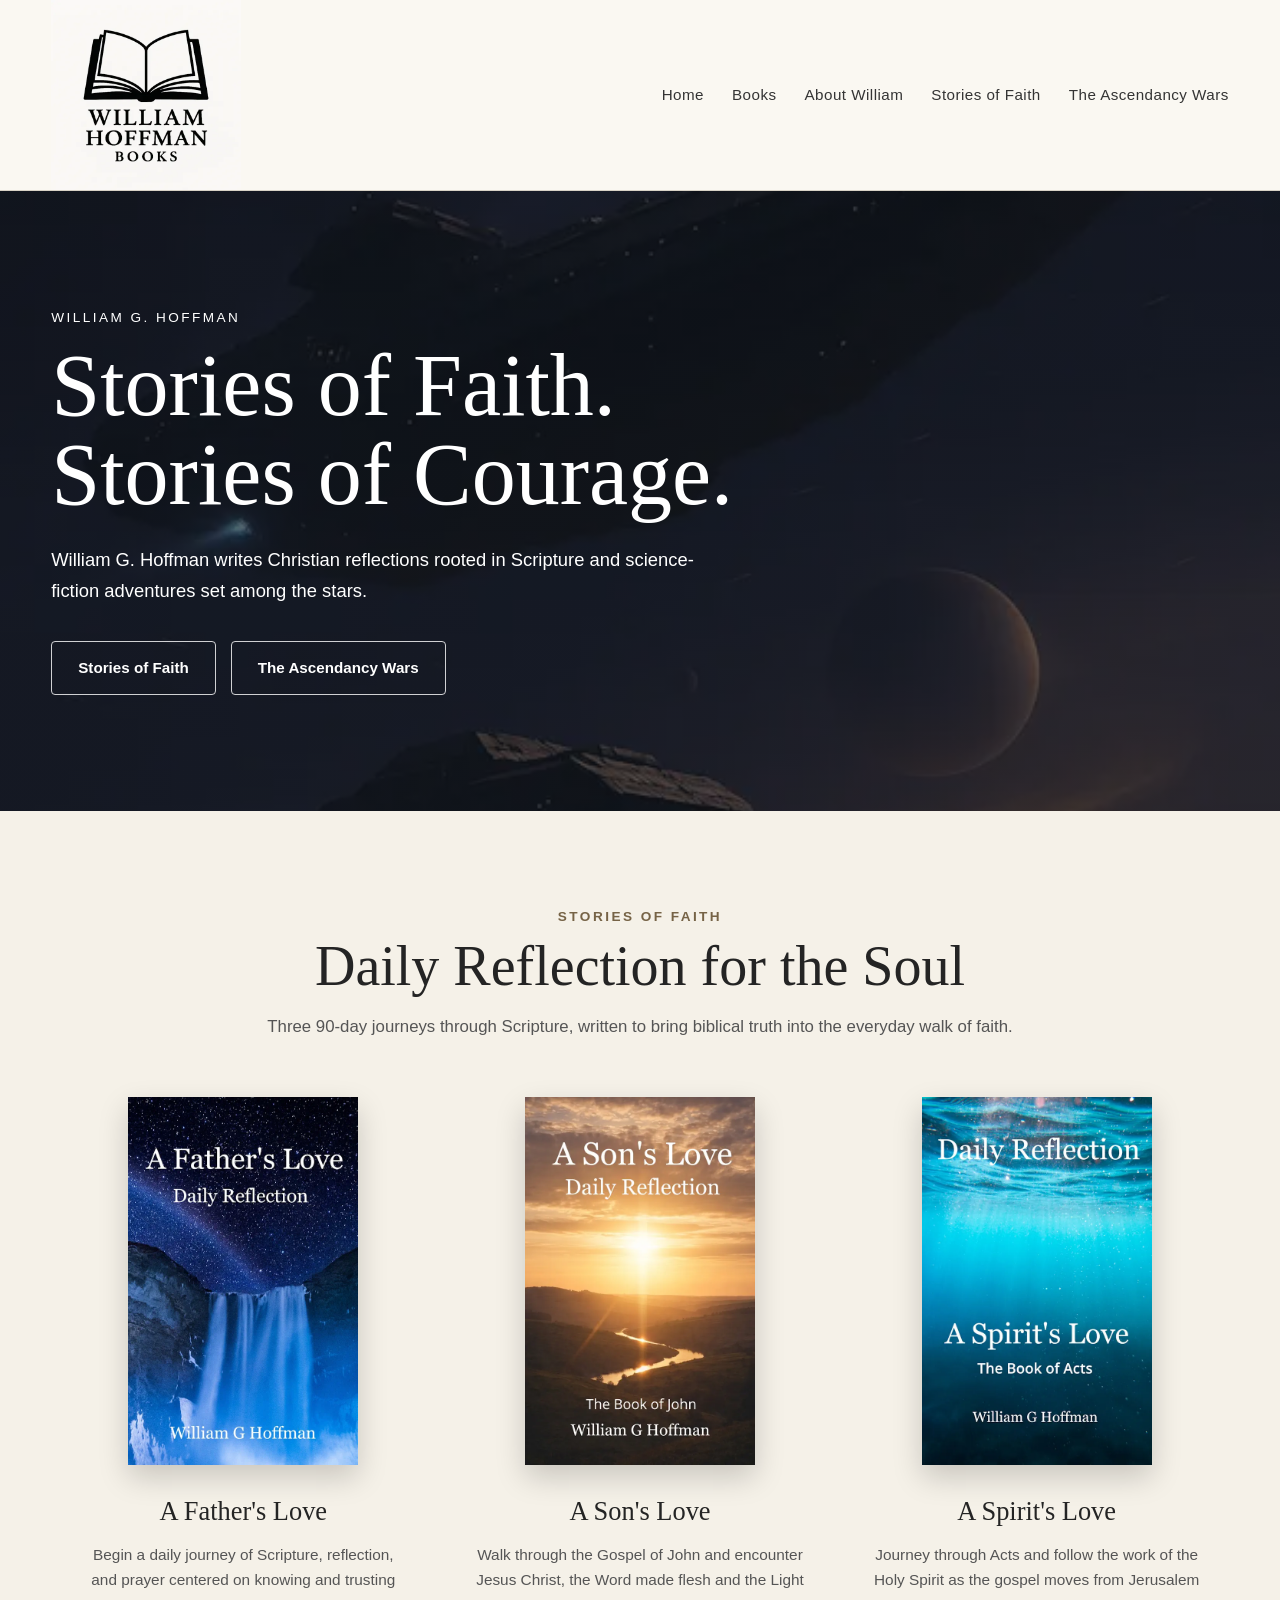
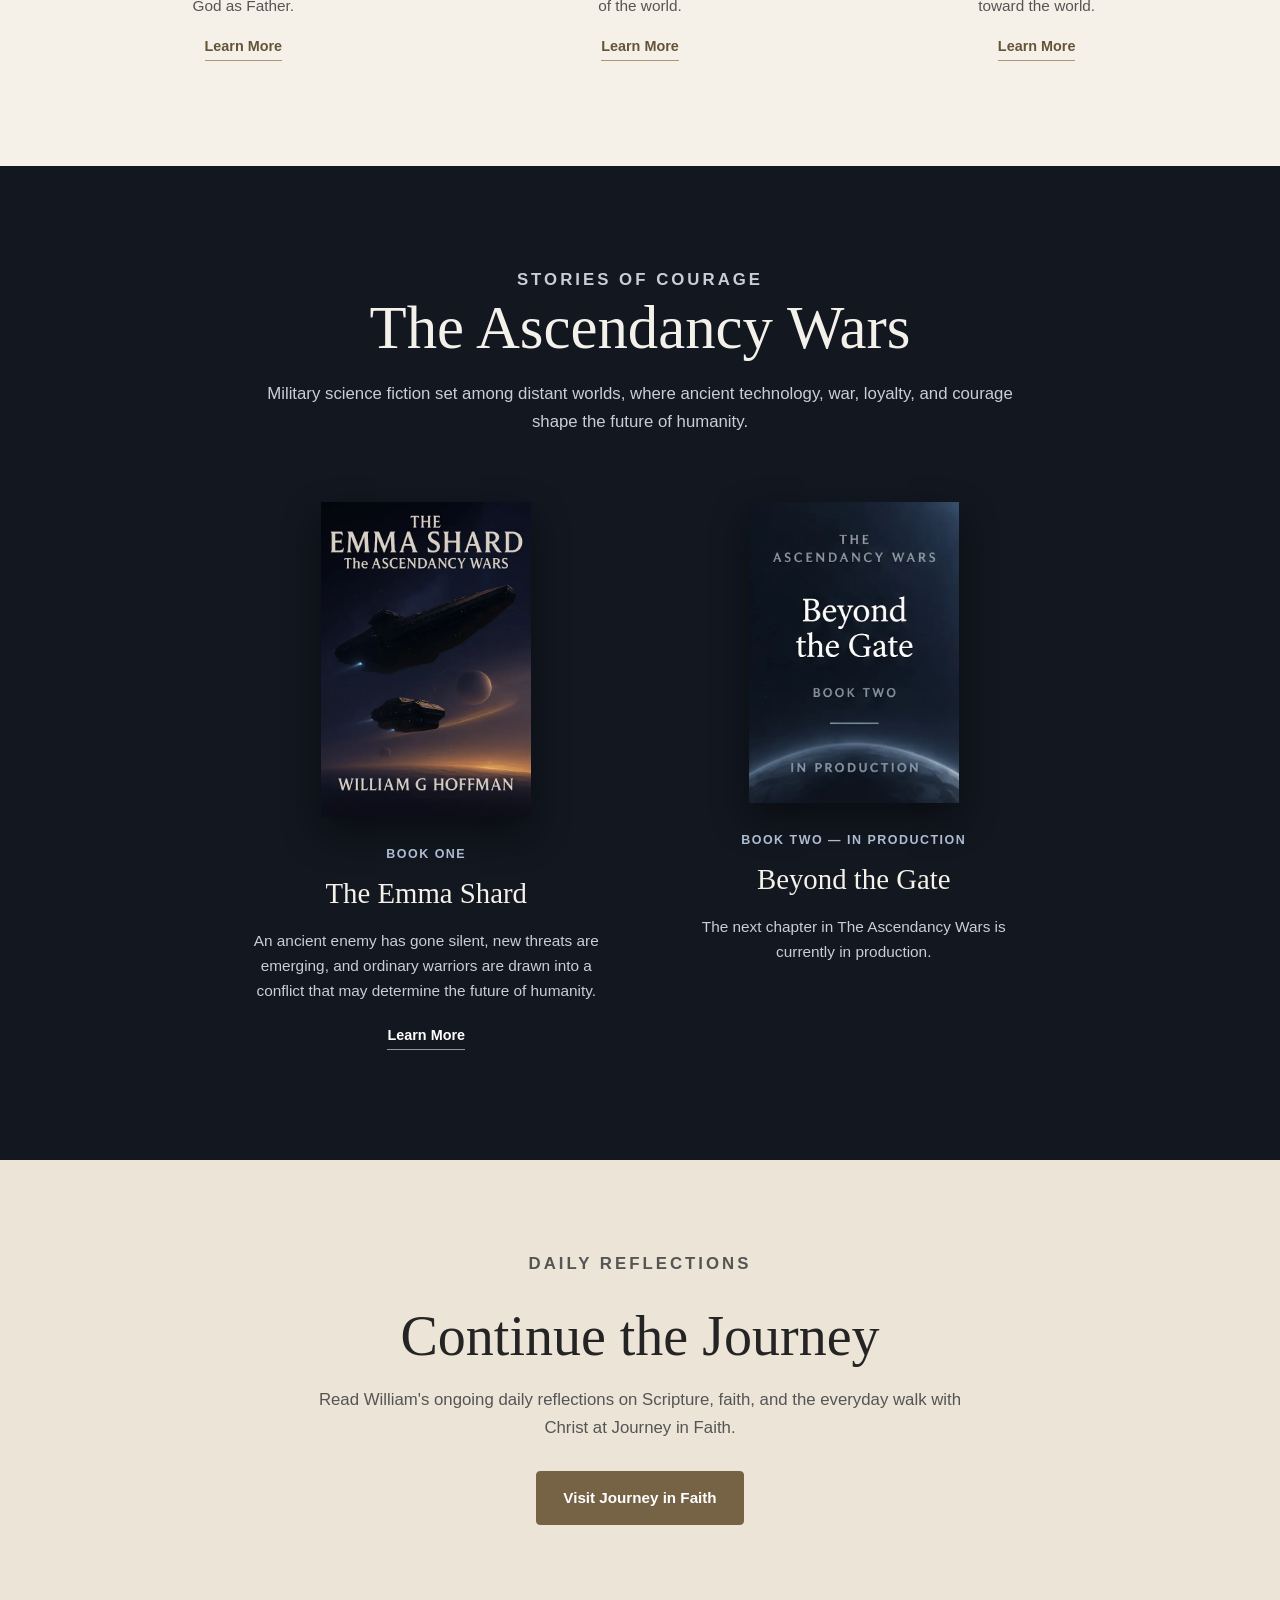
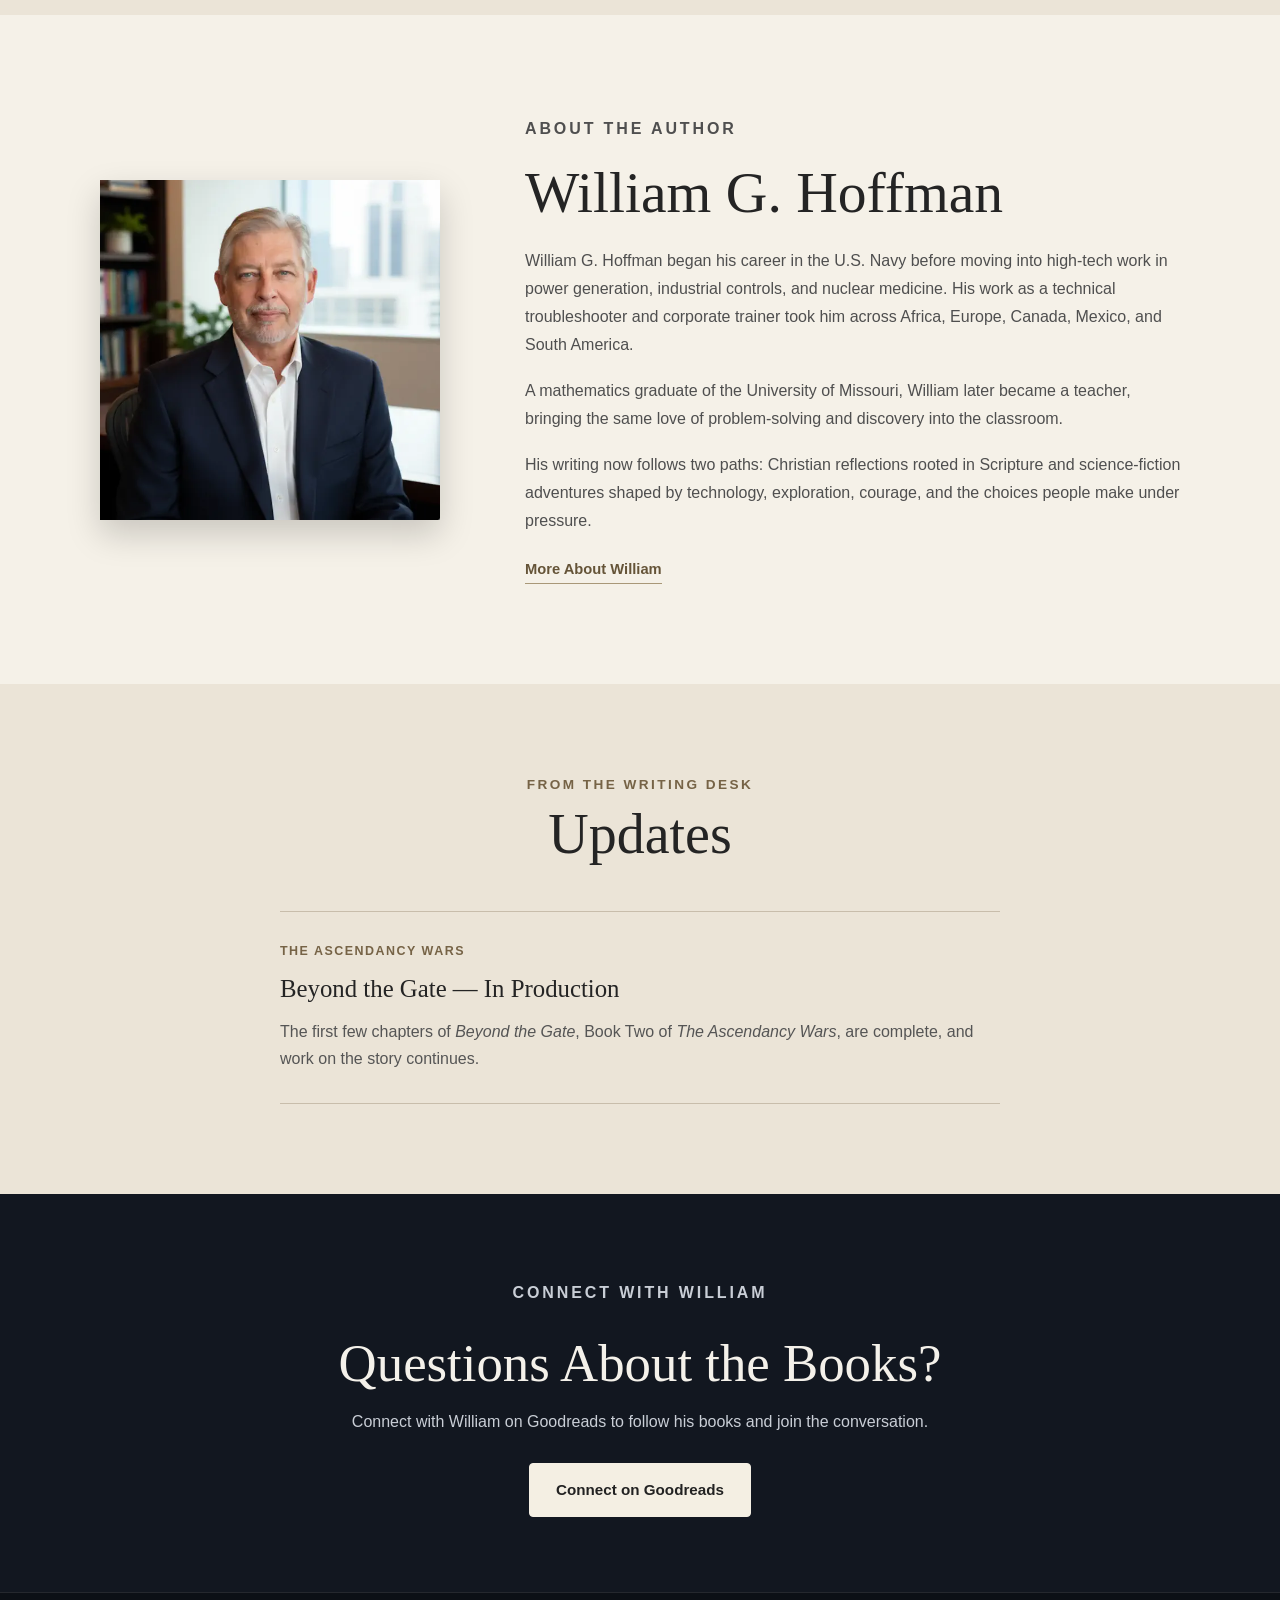
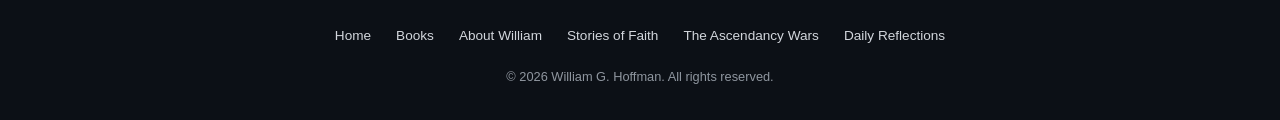
==== index.html @ d495cd59 "Initial Folder and File Upload Upload folder and files William Hoffman Books." ====
<!doctype html>
<html lang="en">
  <head>
    <meta charset="UTF-8" />
    <meta name="viewport" content="width=device-width, initial-scale=1.0" />

    <title>William Hoffman Books</title>

    <link
      rel="icon"
      type="image/png"
      href="images/logo/hoffman-books-icon.png"
    />

    <link rel="stylesheet" href="css/styles.css" />
  </head>

  <body>
    <header class="site-header">
      <div class="header-inner">
        <a class="brand" href="index.html">
          <img
            src="images/logo/william-hoffman-books.webp"
            alt="William Hoffman Books"
            class="site-logo"
          />
        </a>

        <nav class="main-nav" aria-label="Main navigation">
          <a href="index.html">Home</a>
          <a href="books.html">Books</a>
          <a href="about.html">About William</a>
          <a href="#reflections">Stories of Faith</a>
          <a href="#ascendancy">The Ascendancy Wars</a>
        </nav>
      </div>
    </header>

    <main>
      <!-- =========================
           Hero
      ========================== -->

      <section class="hero">
        <div class="hero-content">
          <p class="hero-kicker">William G. Hoffman</p>

          <h1>
            Stories of Faith.<br />
            Stories of Courage.
          </h1>

          <p class="hero-text">
            William G. Hoffman writes Christian reflections rooted in Scripture
            and science-fiction adventures set among the stars.
          </p>

          <div class="hero-actions">
            <a href="#reflections" class="button button-primary">
              Stories of Faith
            </a>

            <a href="#ascendancy" class="button button-secondary">
              The Ascendancy Wars
            </a>
          </div>
        </div>
      </section>

      <!-- =========================
           Stories of Faith
      ========================== -->

      <section class="faith-section" id="reflections">
        <div class="section-inner">
          <div class="section-heading">
            <p class="section-kicker">Stories of Faith</p>

            <h2>Daily Reflection for the Soul</h2>

            <p class="section-intro">
              Three 90-day journeys through Scripture, written to bring biblical
              truth into the everyday walk of faith.
            </p>
          </div>

          <div class="book-grid">
            <!-- A Father's Love -->

            <article class="book-card">
              <a href="books/fathers-love.html">
                <img
                  src="images/devotionals/fathers-love.webp"
                  alt="A Father's Love by William G. Hoffman"
                  class="book-cover"
                />
              </a>

              <h3>A Father's Love</h3>

              <p>
                Begin a daily journey of Scripture, reflection, and prayer
                centered on knowing and trusting God as Father.
              </p>

              <a href="books/fathers-love.html" class="book-link">
                Learn More
              </a>
            </article>

            <!-- A Son's Love -->

            <article class="book-card">
              <a href="books/sons-love.html">
                <img
                  src="images/devotionals/sons-love.webp"
                  alt="A Son's Love by William G. Hoffman"
                  class="book-cover"
                />
              </a>

              <h3>A Son's Love</h3>

              <p>
                Walk through the Gospel of John and encounter Jesus Christ, the
                Word made flesh and the Light of the world.
              </p>

              <a href="books/sons-love.html" class="book-link"> Learn More </a>
            </article>

            <!-- A Spirit's Love -->

            <article class="book-card">
              <a href="books/spirits-love.html">
                <img
                  src="images/devotionals/spirits-love.webp"
                  alt="A Spirit's Love by William G. Hoffman"
                  class="book-cover"
                />
              </a>

              <h3>A Spirit's Love</h3>

              <p>
                Journey through Acts and follow the work of the Holy Spirit as
                the gospel moves from Jerusalem toward the world.
              </p>

              <a href="books/spirits-love.html" class="book-link">
                Learn More
              </a>
            </article>
          </div>
        </div>
      </section>

      <!-- =========================
           The Ascendancy Wars
      ========================== -->

      <section class="ascendancy-section" id="ascendancy">
        <div class="ascendancy-inner">
          <div class="ascendancy-heading">
            <p class="ascendancy-kicker">Stories of Courage</p>

            <h2>The Ascendancy Wars</h2>

            <p>
              Military science fiction set among distant worlds, where ancient
              technology, war, loyalty, and courage shape the future of
              humanity.
            </p>
          </div>

          <div class="ascendancy-grid">
            <!-- The Emma Shard -->

            <article class="ascendancy-book">
              <a href="books/emma-shard.html">
                <img
                  src="images/ascendancy/emma-shard.webp"
                  alt="The Emma Shard: The Ascendancy Wars by William G. Hoffman"
                  class="ascendancy-cover"
                />
              </a>

              <div class="ascendancy-book-info">
                <p class="book-status">Book One</p>

                <h3>The Emma Shard</h3>

                <p>
                  An ancient enemy has gone silent, new threats are emerging,
                  and ordinary warriors are drawn into a conflict that may
                  determine the future of humanity.
                </p>

                <a href="books/emma-shard.html" class="ascendancy-link">
                  Learn More
                </a>
              </div>
            </article>

            <!-- Beyond the Gate -->

            <article class="ascendancy-book">
              <img
                src="images/ascendancy/beyond-the-gate.webp"
                alt="Beyond the Gate: The Ascendancy Wars"
                class="ascendancy-cover"
              />

              <div class="ascendancy-book-info">
                <p class="book-status">Book Two — In Production</p>

                <h3>Beyond the Gate</h3>

                <p>
                  The next chapter in The Ascendancy Wars is currently in
                  production.
                </p>
              </div>
            </article>
          </div>
        </div>
      </section>

      <!-- =========================
           Daily Reflections
      ========================== -->

      <section class="reflections-link-section" id="daily-reflections">
        <div class="reflections-link-inner">
          <p class="reflections-link-kicker">Daily Reflections</p>

          <h2>Continue the Journey</h2>

          <p>
            Read William's ongoing daily reflections on Scripture, faith, and
            the everyday walk with Christ at Journey in Faith.
          </p>

          <a
            href="https://journey-in-faith.com/"
            class="button reflections-button"
            target="_blank"
            rel="noopener"
          >
            Visit Journey in Faith
          </a>
        </div>
      </section>

      <!-- =========================
           About William
      ========================== -->

      <section class="about-section" id="about">
        <div class="about-inner">
          <div class="about-image">
            <img
              src="images/author/william-hoffman.webp"
              alt="William G. Hoffman"
            />
          </div>

          <div class="about-content">
            <p class="about-kicker">About the Author</p>

            <h2>William G. Hoffman</h2>

            <p>
              William G. Hoffman began his career in the U.S. Navy before moving
              into high-tech work in power generation, industrial controls, and
              nuclear medicine. His work as a technical troubleshooter and
              corporate trainer took him across Africa, Europe, Canada, Mexico,
              and South America.
            </p>

            <p>
              A mathematics graduate of the University of Missouri, William
              later became a teacher, bringing the same love of problem-solving
              and discovery into the classroom.
            </p>

            <p>
              His writing now follows two paths: Christian reflections rooted in
              Scripture and science-fiction adventures shaped by technology,
              exploration, courage, and the choices people make under pressure.
            </p>

            <a href="about.html" class="about-link"> More About William </a>
          </div>
        </div>
      </section>

      <!-- =========================
           Updates
      ========================== -->

      <section class="updates-section" id="updates">
        <div class="updates-inner">
          <div class="updates-heading">
            <p class="updates-kicker">From the Writing Desk</p>

            <h2>Updates</h2>
          </div>

          <!--
            TO ADD ANOTHER UPDATE:
            Copy the entire <article class="update-item">
            block below and paste the new one ABOVE the older update.
          -->

          <div class="updates-list">
            <article class="update-item">
              <p class="update-category">The Ascendancy Wars</p>

              <h3>Beyond the Gate — In Production</h3>

              <p>
                The first few chapters of <em>Beyond the Gate</em>, Book Two of
                <em>The Ascendancy Wars</em>, are complete, and work on the
                story continues.
              </p>
            </article>
          </div>
        </div>
      </section>

      <!-- =========================
           Connect / Footer
      ========================== -->

      <section class="connect-section">
        <div class="connect-inner">
          <p class="connect-kicker">Connect with William</p>

          <h2>Questions About the Books?</h2>

          <p>
            Connect with William on Goodreads to follow his books and join the
            conversation.
          </p>

          <a
            href="https://www.goodreads.com/author/show/61017660.William_Hoffman"
            class="button goodreads-button"
            target="_blank"
            rel="noopener"
          >
            Connect on Goodreads
          </a>
        </div>
      </section>

      <footer class="site-footer">
        <div class="footer-inner">
          <nav class="footer-nav" aria-label="Footer navigation">
            <a href="index.html">Home</a>

            <a href="books.html">Books</a>

            <a href="about.html">About William</a>

            <a href="#reflections">Stories of Faith</a>

            <a href="#ascendancy">The Ascendancy Wars</a>

            <a
              href="https://journey-in-faith.com/"
              target="_blank"
              rel="noopener"
            >
              Daily Reflections
            </a>
          </nav>

          <p class="copyright">
            &copy; 2026 William G. Hoffman. All rights reserved.
          </p>
        </div>
      </footer>
    </main>

    <script src="js/main.js"></script>
  </body>
</html>
---- css/styles.css ----
/* =========================
   Base
========================= */

* {
  box-sizing: border-box;
}

html {
  scroll-behavior: smooth;
}

body {
  margin: 0;
  font-family: Georgia, 'Times New Roman', serif;
  background: #f5f1e8;
  color: #242424;
  line-height: 1.6;
}

img {
  max-width: 100%;
  display: block;
}

a {
  color: inherit;
}

/* =========================
   Header
========================= */

.site-header {
  background: #faf8f2;
  border-bottom: 1px solid #d8d2c6;
}

.header-inner {
  width: min(1200px, 92%);
  margin: 0 auto;

  display: flex;
  align-items: center;
  justify-content: space-between;

  min-height: 110px;
  gap: 30px;
}

.brand {
  text-decoration: none;
}

.site-logo {
  width: 190px;
  height: auto;
}

.main-nav {
  display: flex;
  align-items: center;
  gap: 28px;
}

.main-nav a {
  text-decoration: none;
  font-family: Arial, Helvetica, sans-serif;
  font-size: 0.95rem;
  letter-spacing: 0.03em;
  color: #343434;
}

.main-nav a:hover {
  color: #766346;
}

/* =========================
   Hero
========================= */

.hero {
  min-height: 620px;

  display: flex;
  align-items: center;

  background:
    linear-gradient(rgba(20, 24, 31, 0.65), rgba(20, 24, 31, 0.65)),
    url('../images/ascendancy/emma-shard.webp');

  background-size: cover;
  background-position: center;
}

.hero-content {
  width: min(1200px, 92%);
  margin: 0 auto;
  color: white;
  padding: 90px 0;
}

.hero-kicker {
  margin: 0 0 12px;

  font-family: Arial, Helvetica, sans-serif;
  text-transform: uppercase;
  letter-spacing: 0.18em;
  font-size: 0.85rem;
}

.hero h1 {
  max-width: 760px;
  margin: 0 0 24px;

  font-size: clamp(3rem, 7vw, 5.5rem);
  line-height: 1.02;
  font-weight: normal;
}

.hero-text {
  max-width: 680px;
  margin: 0 0 34px;

  font-family: Arial, Helvetica, sans-serif;
  font-size: 1.15rem;
  line-height: 1.7;
}

.hero-actions {
  display: flex;
  flex-wrap: wrap;
  gap: 15px;
}

/* =========================
   Buttons
========================= */

.button {
  display: inline-block;
  padding: 14px 26px;

  text-decoration: none;
  font-family: Arial, Helvetica, sans-serif;
  font-size: 0.95rem;
  font-weight: 600;

  border-radius: 4px;

  transition:
    background 0.2s ease,
    color 0.2s ease,
    transform 0.2s ease;
}

.button:hover {
  transform: translateY(-2px);
}

.button-primary {
  background: #e7dfcf;
  color: #1c1c1c;
  border: 1px solid #e7dfcf;
  font-weight: 600;
}

.button-primary:hover {
  background: #ffffff;
  color: #111111;
}

.button-secondary {
  border: 1px solid rgba(255, 255, 255, 0.8);
  color: white;
}

.button-secondary:hover {
  background: white;
  color: #222;
}

/* =========================
   Hero Buttons - Matching Style
========================= */

.hero-actions .button-primary,
.hero-actions .button-secondary {
  background: transparent;
  color: #ffffff;
  border: 1px solid rgba(255, 255, 255, 0.8);
}

.hero-actions .button-primary:hover,
.hero-actions .button-secondary:hover {
  background: #f4efe3;
  color: #222222;
  border-color: #f4efe3;
}

/* =========================
   Mobile
========================= */

@media (max-width: 850px) {
  .header-inner {
    flex-direction: column;
    justify-content: center;
    padding: 22px 0;
  }

  .site-logo {
    width: 165px;
  }

  .main-nav {
    justify-content: center;
    flex-wrap: wrap;
    gap: 12px 20px;
  }

  .hero {
    min-height: 540px;
  }

  .hero-content {
    padding: 70px 0;
  }
}

/* =========================
   Stories of Faith
========================= */

.faith-section {
  background: #f5f1e8;
  padding: 95px 0 105px;
}

.section-inner {
  width: min(1150px, 90%);
  margin: 0 auto;
}

.section-heading {
  max-width: 800px;
  margin: 0 auto 55px;
  text-align: center;
}

.section-kicker {
  margin: 0 0 8px;
  font-family: Arial, Helvetica, sans-serif;
  font-size: 0.85rem;
  font-weight: 600;
  letter-spacing: 0.18em;
  text-transform: uppercase;
  color: #766346;
}

.section-heading h2 {
  margin: 0 0 16px;
  font-size: clamp(2.3rem, 5vw, 3.5rem);
  line-height: 1.1;
  font-weight: normal;
  color: #242424;
}

.section-intro {
  margin: 0 auto;
  font-family: Arial, Helvetica, sans-serif;
  font-size: 1.05rem;
  line-height: 1.7;
  color: #555;
}

/* Book Grid */

.book-grid {
  display: grid;
  grid-template-columns: repeat(3, 1fr);
  gap: 40px;
  align-items: start;
}

.book-card {
  text-align: center;
}

.book-card > a:first-child {
  display: block;
  text-decoration: none;
}

.book-cover {
  width: 100%;
  max-width: 230px;
  margin: 0 auto;
  box-shadow: 0 12px 28px rgba(0, 0, 0, 0.18);

  transition:
    transform 0.25s ease,
    box-shadow 0.25s ease;
}

.book-card > a:first-child:hover .book-cover {
  transform: translateY(-6px);
  box-shadow: 0 18px 34px rgba(0, 0, 0, 0.24);
}

.book-card h3 {
  margin: 25px 0 10px;
  font-size: 1.65rem;
  font-weight: normal;
}

.book-card p {
  max-width: 330px;
  margin: 0 auto 15px;
  font-family: Arial, Helvetica, sans-serif;
  font-size: 0.96rem;
  line-height: 1.65;
  color: #555;
}

.book-link {
  display: inline-block;
  font-family: Arial, Helvetica, sans-serif;
  font-size: 0.9rem;
  font-weight: 600;
  color: #655438;
  text-decoration: none;
  border-bottom: 1px solid #a99878;
  padding-bottom: 2px;
}

.book-link:hover {
  color: #222;
  border-color: #222;
}

/* Stories of Faith - Mobile */

@media (max-width: 800px) {
  .faith-section {
    padding: 70px 0;
  }

  .book-grid {
    grid-template-columns: 1fr;
    gap: 60px;
  }

  .book-cover {
    max-width: 230px;
  }
}

/* =========================
   The Ascendancy Wars
========================= */

.ascendancy-section {
  background: #121720;
  color: #f4f1ea;
  padding: 100px 0 110px;
}

.ascendancy-inner {
  width: min(1150px, 90%);
  margin: 0 auto;
}

.ascendancy-heading {
  max-width: 760px;
  margin: 0 auto 65px;
  text-align: center;
}

.ascendancy-kicker {
  margin: 0 0 8px;

  font-family: Arial, Helvetica, sans-serif;
  font-size: 0.85rem;
  font-weight: 600;
  letter-spacing: 0.18em;
  text-transform: uppercase;

  color: #aebbd0;
}

.ascendancy-heading h2 {
  margin: 0 0 18px;

  font-size: clamp(2.5rem, 5vw, 3.8rem);
  line-height: 1.1;
  font-weight: normal;
}

.ascendancy-heading p {
  margin: 0 auto;

  font-family: Arial, Helvetica, sans-serif;
  font-size: 1.05rem;
  line-height: 1.7;

  color: #c9ced6;
}

/* Ascendancy Books */

.ascendancy-grid {
  display: grid;
  grid-template-columns: repeat(2, 1fr);
  gap: 55px;

  max-width: 800px;
  margin: 0 auto;
  align-items: start;
}

.ascendancy-book {
  text-align: center;
}

.ascendancy-book > a:first-child {
  display: block;
  text-decoration: none;
}

.ascendancy-cover {
  width: 100%;
  max-width: 210px;
  margin: 0 auto;

  box-shadow: 0 16px 35px rgba(0, 0, 0, 0.45);

  transition:
    transform 0.25s ease,
    box-shadow 0.25s ease;
}

.ascendancy-book > a:first-child:hover .ascendancy-cover {
  transform: translateY(-6px);
  box-shadow: 0 22px 42px rgba(0, 0, 0, 0.55);
}

/* Ascendancy Book Text */

.ascendancy-book-info {
  margin-top: 28px;
}

.book-status {
  margin: 0 0 5px;

  font-family: Arial, Helvetica, sans-serif;
  font-size: 0.78rem;
  font-weight: 600;
  letter-spacing: 0.12em;
  text-transform: uppercase;

  color: #aebbd0;
}

.ascendancy-book-info h3 {
  margin: 0 0 12px;

  font-size: 1.8rem;
  font-weight: normal;
}

.ascendancy-book-info p:not(.book-status) {
  max-width: 350px;
  margin: 0 auto 18px;

  font-family: Arial, Helvetica, sans-serif;
  font-size: 0.96rem;
  line-height: 1.65;

  color: #c9ced6;
}

.ascendancy-link {
  display: inline-block;

  font-family: Arial, Helvetica, sans-serif;
  font-size: 0.9rem;
  font-weight: 600;

  color: #ffffff;
  text-decoration: none;

  border-bottom: 1px solid #8997aa;
  padding-bottom: 2px;
}

.ascendancy-link:hover {
  border-color: #ffffff;
}

/* Ascendancy - Mobile */

@media (max-width: 800px) {
  .ascendancy-section {
    padding: 75px 0 85px;
  }

  .ascendancy-grid {
    grid-template-columns: 1fr;
    gap: 70px;
  }

  .ascendancy-cover {
    max-width: 210px;
  }
}

/* =========================
   Daily Reflections
========================= */

.reflections-link-section {
  background: #ebe4d7;
  padding: 90px 0;
}

.reflections-link-inner {
  width: min(760px, 90%);
  margin: 0 auto;
  text-align: center;
}

.reflections-link-kicker {
  margin: 0 0 8px;

  font-family: Arial, Helvetica, sans-serif;
  font-size: 0.85rem;
  font-weight: 600;
  letter-spacing: 0.18em;
  text-transform: uppercase;

  color: #766346;
}

.reflections-link-inner h2 {
  margin: 0 0 18px;

  font-size: clamp(2.3rem, 5vw, 3.5rem);
  line-height: 1.1;
  font-weight: normal;

  color: #242424;
}

.reflections-link-inner p {
  max-width: 650px;
  margin: 0 auto 28px;

  font-family: Arial, Helvetica, sans-serif;
  font-size: 1.05rem;
  line-height: 1.7;

  color: #555;
}

.reflections-button {
  background: #766346;
  color: #ffffff;
  border: 1px solid #766346;
}

.reflections-button:hover {
  background: #5e4f38;
  color: #ffffff;
}

/* =========================
   About William
========================= */

.about-section {
  background: #f5f1e8;
  padding: 100px 0;
}

.about-inner {
  width: min(1100px, 90%);
  margin: 0 auto;

  display: grid;
  grid-template-columns: 360px 1fr;
  gap: 75px;

  align-items: center;
}

.about-image img {
  width: 100%;
  max-width: 340px;
  margin: 0 auto;

  box-shadow: 0 14px 32px rgba(0, 0, 0, 0.18);
}

.about-kicker {
  margin: 0 0 8px;

  font-family: Arial, Helvetica, sans-serif;
  font-size: 0.85rem;
  font-weight: 600;
  letter-spacing: 0.18em;
  text-transform: uppercase;

  color: #766346;
}

.about-content h2 {
  margin: 0 0 22px;

  font-size: clamp(2.4rem, 5vw, 3.6rem);
  line-height: 1.1;
  font-weight: normal;

  color: #242424;
}

.about-content p {
  margin: 0 0 18px;

  font-family: Arial, Helvetica, sans-serif;
  font-size: 1rem;
  line-height: 1.75;

  color: #4f4f4f;
}

.about-link {
  display: inline-block;
  margin-top: 5px;

  font-family: Arial, Helvetica, sans-serif;
  font-size: 0.92rem;
  font-weight: 600;

  color: #655438;
  text-decoration: none;

  border-bottom: 1px solid #a99878;
  padding-bottom: 2px;
}

.about-link:hover {
  color: #222;
  border-color: #222;
}

/* About William - Mobile */

@media (max-width: 800px) {
  .about-section {
    padding: 75px 0;
  }

  .about-inner {
    grid-template-columns: 1fr;
    gap: 45px;
  }

  .about-image img {
    max-width: 280px;
  }

  .about-content {
    text-align: center;
  }
}

/* =========================
   Updates
========================= */

.updates-section {
  background: #ebe4d7;
  padding: 90px 0;
}

.updates-inner {
  width: min(900px, 90%);
  margin: 0 auto;
}

.updates-heading {
  text-align: center;
  margin-bottom: 45px;
}

.updates-kicker {
  margin: 0 0 8px;

  font-family: Arial, Helvetica, sans-serif;
  font-size: 0.85rem;
  font-weight: 600;
  letter-spacing: 0.18em;
  text-transform: uppercase;

  color: #766346;
}

.updates-heading h2 {
  margin: 0;

  font-size: clamp(2.3rem, 5vw, 3.5rem);
  line-height: 1.1;
  font-weight: normal;

  color: #242424;
}

.updates-list {
  max-width: 720px;
  margin: 0 auto;
}

.update-item {
  padding: 30px 0;

  border-top: 1px solid #c8bdab;
}

.update-item:last-child {
  border-bottom: 1px solid #c8bdab;
}

.update-category {
  margin: 0 0 7px;

  font-family: Arial, Helvetica, sans-serif;
  font-size: 0.78rem;
  font-weight: 600;
  letter-spacing: 0.12em;
  text-transform: uppercase;

  color: #766346;
}

.update-item h3 {
  margin: 0 0 10px;

  font-size: 1.55rem;
  font-weight: normal;

  color: #242424;
}

.update-item p:not(.update-category) {
  margin: 0;

  font-family: Arial, Helvetica, sans-serif;
  font-size: 1rem;
  line-height: 1.7;

  color: #555;
}

/* =========================
   Connect with William
========================= */

.connect-section {
  background: #121720;
  color: #f4f1ea;
  padding: 85px 0 75px;
}

.connect-inner {
  width: min(700px, 90%);
  margin: 0 auto;
  text-align: center;
}

.connect-kicker {
  margin: 0 0 8px;

  font-family: Arial, Helvetica, sans-serif;
  font-size: 0.85rem;
  font-weight: 600;
  letter-spacing: 0.18em;
  text-transform: uppercase;

  color: #aebbd0;
}

.connect-inner h2 {
  margin: 0 0 16px;

  font-size: clamp(2.2rem, 5vw, 3.3rem);
  line-height: 1.1;
  font-weight: normal;
}

.connect-inner p {
  max-width: 580px;
  margin: 0 auto 28px;

  font-family: Arial, Helvetica, sans-serif;
  font-size: 1rem;
  line-height: 1.7;

  color: #c9ced6;
}

.goodreads-button {
  background: #f4efe3;
  color: #222222;
  border: 1px solid #f4efe3;
}

.goodreads-button:hover {
  background: #ffffff;
  color: #111111;
}

/* =========================
   Footer
========================= */

.site-footer {
  background: #0c1016;
  color: #aeb4bd;

  border-top: 1px solid rgba(255, 255, 255, 0.1);

  padding: 32px 0;
}

.footer-inner {
  width: min(1100px, 90%);
  margin: 0 auto;

  text-align: center;
}

.footer-nav {
  display: flex;
  justify-content: center;
  flex-wrap: wrap;

  gap: 12px 25px;

  margin-bottom: 20px;
}

.footer-nav a {
  font-family: Arial, Helvetica, sans-serif;
  font-size: 0.85rem;

  color: #d2d6dc;
  text-decoration: none;
}

.footer-nav a:hover {
  color: #ffffff;
}

.copyright {
  margin: 0;

  font-family: Arial, Helvetica, sans-serif;
  font-size: 0.8rem;

  color: #8f969f;
}

/* =========================
   Individual Book Pages
========================= */

.book-detail-section {
  background: #f5f1e8;
  padding: 95px 0 105px;
}

.book-detail-inner {
  width: min(1050px, 90%);
  margin: 0 auto;

  display: grid;
  grid-template-columns: 320px 1fr;
  gap: 70px;

  align-items: center;
}

.book-detail-cover img {
  width: 100%;
  max-width: 280px;
  margin: 0 auto;

  box-shadow: 0 14px 32px rgba(0, 0, 0, 0.2);
}

.book-detail-series {
  margin: 0 0 8px;

  font-family: Arial, Helvetica, sans-serif;
  font-size: 0.85rem;
  font-weight: 600;
  letter-spacing: 0.16em;
  text-transform: uppercase;

  color: #766346;
}

.book-detail-content h1 {
  margin: 0 0 8px;

  font-size: clamp(2.8rem, 6vw, 4.7rem);
  line-height: 1.05;
  font-weight: normal;

  color: #242424;
}

.book-detail-subtitle {
  margin: 0 0 28px;

  font-family: Arial, Helvetica, sans-serif;
  font-size: 1rem;
  font-weight: 600;

  color: #6a6258;
}

.book-detail-content p:not(.book-detail-series):not(.book-detail-subtitle) {
  max-width: 650px;
  margin: 0 0 18px;

  font-family: Arial, Helvetica, sans-serif;
  font-size: 1rem;
  line-height: 1.75;

  color: #4f4f4f;
}

.amazon-button {
  margin-top: 12px;

  background: #766346;
  color: #ffffff;
  border: 1px solid #766346;
}

.amazon-button:hover {
  background: #5e4f38;
  color: #ffffff;
}

/* Individual Book Pages - Mobile */

@media (max-width: 800px) {
  .book-detail-section {
    padding: 70px 0 80px;
  }

  .book-detail-inner {
    grid-template-columns: 1fr;
    gap: 45px;

    text-align: center;
  }

  .book-detail-cover img {
    max-width: 240px;
  }

  .book-detail-content p:not(.book-detail-series):not(.book-detail-subtitle) {
    margin-left: auto;
    margin-right: auto;
  }
}

/* =========================
   Ascendancy Book Page
========================= */

.ascendancy-detail-section {
  background: #121720;
  color: #f4f1ea;
}

.ascendancy-detail-content h1 {
  color: #f4f1ea;
}

.ascendancy-detail-content .book-detail-series {
  color: #aebbd0;
}

.ascendancy-detail-content .book-detail-subtitle {
  color: #c9ced6;
}

.ascendancy-detail-content
  p:not(.book-detail-series):not(.book-detail-subtitle) {
  color: #d2d6dc;
}

.ascendancy-amazon-button {
  background: #f4efe3;
  color: #222222;
  border: 1px solid #f4efe3;
}

.ascendancy-amazon-button:hover {
  background: #ffffff;
  color: #111111;
}

/* =========================
   Books Page
========================= */

.books-page-intro {
  background: #f5f1e8;
  padding: 80px 0 60px;
}

.books-page-intro-inner {
  width: min(800px, 90%);
  margin: 0 auto;
  text-align: center;
}

.books-page-intro h1 {
  margin: 0 0 16px;

  font-size: clamp(3rem, 6vw, 4.5rem);
  line-height: 1.05;
  font-weight: normal;

  color: #242424;
}

.books-page-intro p:not(.section-kicker) {
  margin: 0 auto;

  max-width: 700px;

  font-family: Arial, Helvetica, sans-serif;
  font-size: 1.05rem;
  line-height: 1.7;

  color: #555;
}

.books-faith-section {
  background: #f5f1e8;
  padding: 30px 0 100px;
}

.books-ascendancy-section {
  background: #121720;
  color: #f4f1ea;
  padding: 95px 0 105px;
}

.books-page-inner {
  width: min(1100px, 90%);
  margin: 0 auto;
}

.books-group-heading {
  max-width: 760px;
  margin: 0 auto 50px;
  text-align: center;
}

.books-group-heading h2 {
  margin: 0 0 14px;

  font-size: clamp(2.3rem, 5vw, 3.5rem);
  line-height: 1.1;
  font-weight: normal;
}

.books-group-heading p:not(.section-kicker):not(.ascendancy-kicker) {
  margin: 0 auto;

  font-family: Arial, Helvetica, sans-serif;
  font-size: 1rem;
  line-height: 1.7;

  color: #555;
}

.books-group-heading-dark p:not(.ascendancy-kicker) {
  color: #c9ced6;
}

.books-page-grid {
  display: grid;
  align-items: start;
}

.books-page-grid-three {
  grid-template-columns: repeat(3, 1fr);
  gap: 45px;
}

.books-page-grid-two {
  grid-template-columns: repeat(2, 1fr);
  gap: 60px;

  max-width: 800px;
  margin: 0 auto;
}

.books-page-card {
  text-align: center;
}

.books-page-card > a:first-child {
  display: block;
  text-decoration: none;
}

.books-page-cover {
  width: 100%;
  max-width: 220px;
  margin: 0 auto 24px;

  box-shadow: 0 12px 28px rgba(0, 0, 0, 0.2);

  transition:
    transform 0.25s ease,
    box-shadow 0.25s ease;
}

.books-page-card > a:first-child:hover .books-page-cover {
  transform: translateY(-6px);
  box-shadow: 0 18px 34px rgba(0, 0, 0, 0.28);
}

.books-page-card h3 {
  margin: 0 0 8px;

  font-size: 1.65rem;
  font-weight: normal;
}

.books-page-card p {
  max-width: 330px;
  margin: 0 auto 14px;

  font-family: Arial, Helvetica, sans-serif;
  font-size: 0.95rem;
  line-height: 1.6;

  color: #555;
}

.books-page-card-dark h3 {
  color: #f4f1ea;
}

.books-page-card-dark p:not(.book-status) {
  color: #c9ced6;
}

/* Books Page - Mobile */

@media (max-width: 800px) {
  .books-page-grid-three,
  .books-page-grid-two {
    grid-template-columns: 1fr;
    gap: 60px;
  }

  .books-page-cover {
    max-width: 210px;
  }

  .books-faith-section,
  .books-ascendancy-section {
    padding-top: 70px;
    padding-bottom: 80px;
  }
}

/* =========================
   About Page
========================= */

.about-page-section {
  background: #f5f1e8;
  padding: 100px 0;
}

.about-page-inner {
  width: min(1100px, 90%);
  margin: 0 auto;

  display: grid;
  grid-template-columns: 360px 1fr;
  gap: 75px;

  align-items: start;
}

.about-page-image img {
  width: 100%;
  max-width: 340px;
  margin: 0 auto;

  box-shadow: 0 14px 32px rgba(0, 0, 0, 0.18);
}

.about-page-content h1 {
  margin: 0 0 24px;

  font-size: clamp(2.8rem, 6vw, 4.5rem);
  line-height: 1.05;
  font-weight: normal;

  color: #242424;
}

.about-page-content p {
  margin: 0 0 20px;

  font-family: Arial, Helvetica, sans-serif;
  font-size: 1rem;
  line-height: 1.8;

  color: #4f4f4f;
}

/* About Connect */

.about-connect-section {
  background: #121720;
  color: #f4f1ea;
  padding: 85px 0;
}

.about-connect-inner {
  width: min(760px, 90%);
  margin: 0 auto;
  text-align: center;
}

.about-connect-inner h2 {
  margin: 0 0 16px;

  font-size: clamp(2.2rem, 5vw, 3.3rem);
  line-height: 1.1;
  font-weight: normal;
}

.about-connect-inner p {
  max-width: 620px;
  margin: 0 auto 28px;

  font-family: Arial, Helvetica, sans-serif;
  font-size: 1rem;
  line-height: 1.7;

  color: #c9ced6;
}

.about-connect-actions {
  display: flex;
  justify-content: center;
  flex-wrap: wrap;
  gap: 14px;
}

/* About Page - Mobile */

@media (max-width: 800px) {
  .about-page-section {
    padding: 75px 0;
  }

  .about-page-inner {
    grid-template-columns: 1fr;
    gap: 45px;
  }

  .about-page-image img {
    max-width: 280px;
  }

  .about-page-content {
    text-align: center;
  }
}

/* =========================
   Hero - Mobile Background
========================= */

@media (max-width: 800px) {
  .hero {
    background-image:
      linear-gradient(rgba(10, 14, 20, 0.68), rgba(10, 14, 20, 0.68)),
      url('../images/ascendancy/mobile-hero.webp');

    background-position: center center;
    background-size: cover;
  }
}

/* =========================
   Site-Wide Mobile Cleanup
========================= */

@media (max-width: 800px) {
  html,
  body {
    width: 100%;
    max-width: 100%;
    overflow-x: hidden;
  }

  img {
    max-width: 100%;
    height: auto;
  }

  .hero-content,
  .section-inner,
  .section-heading,
  .ascendancy-inner,
  .ascendancy-heading,
  .reflections-link-inner,
  .about-inner,
  .updates-inner,
  .connect-inner,
  .footer-inner {
    width: calc(100% - 36px);
    max-width: 100%;
    min-width: 0;
    margin-left: auto;
    margin-right: auto;
    box-sizing: border-box;
  }

  /* Homepage hero */

  .hero-content {
    padding-left: 0;
    padding-right: 0;
  }

  .hero h1 {
    max-width: 100%;
    font-size: clamp(2.4rem, 12vw, 3.5rem);
    line-height: 1.03;
    overflow-wrap: normal;
    word-break: normal;
  }

  .hero-text {
    max-width: 100%;
    font-size: 1rem;
    line-height: 1.6;
  }

  /* Faith and Ascendancy headings */

  .section-heading h2,
  .ascendancy-heading h2 {
    max-width: 100%;
    font-size: clamp(2.1rem, 10vw, 3rem);
    line-height: 1.08;
    overflow-wrap: normal;
    word-break: normal;
  }

  .section-intro,
  .ascendancy-heading p {
    max-width: 100%;
  }

  /* Book grids */

  .book-grid,
  .ascendancy-grid {
    grid-template-columns: 1fr;
    width: 100%;
    max-width: 100%;
    min-width: 0;
  }

  .book-card,
  .ascendancy-book {
    width: 100%;
    max-width: 100%;
    min-width: 0;
  }
}

/* =========================
   Ascendancy Heading - Final Mobile Fix
========================= */

@media (max-width: 800px) {
  .ascendancy-heading h2 {
    width: 100%;
    max-width: 100%;
    margin-left: auto;
    margin-right: auto;

    font-size: clamp(1.8rem, 8vw, 2.4rem);
    line-height: 1.08;
  }
}
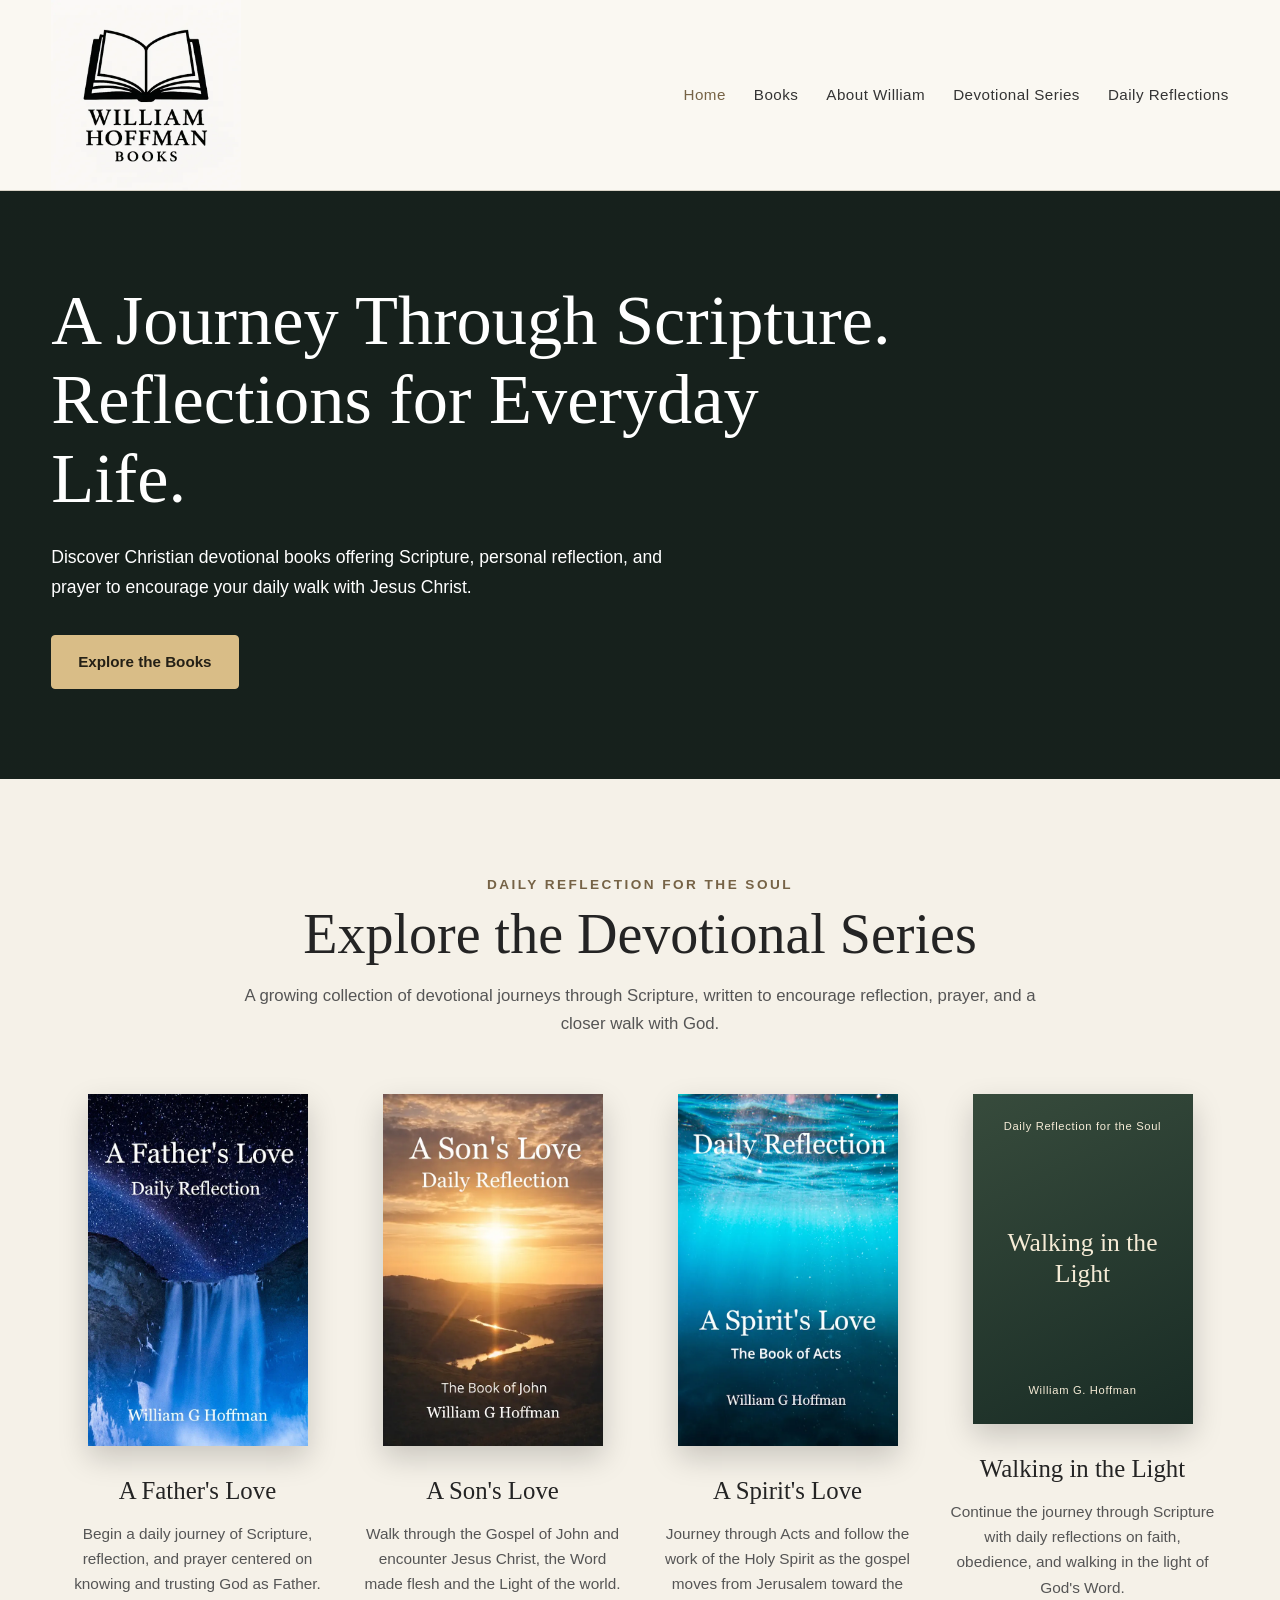
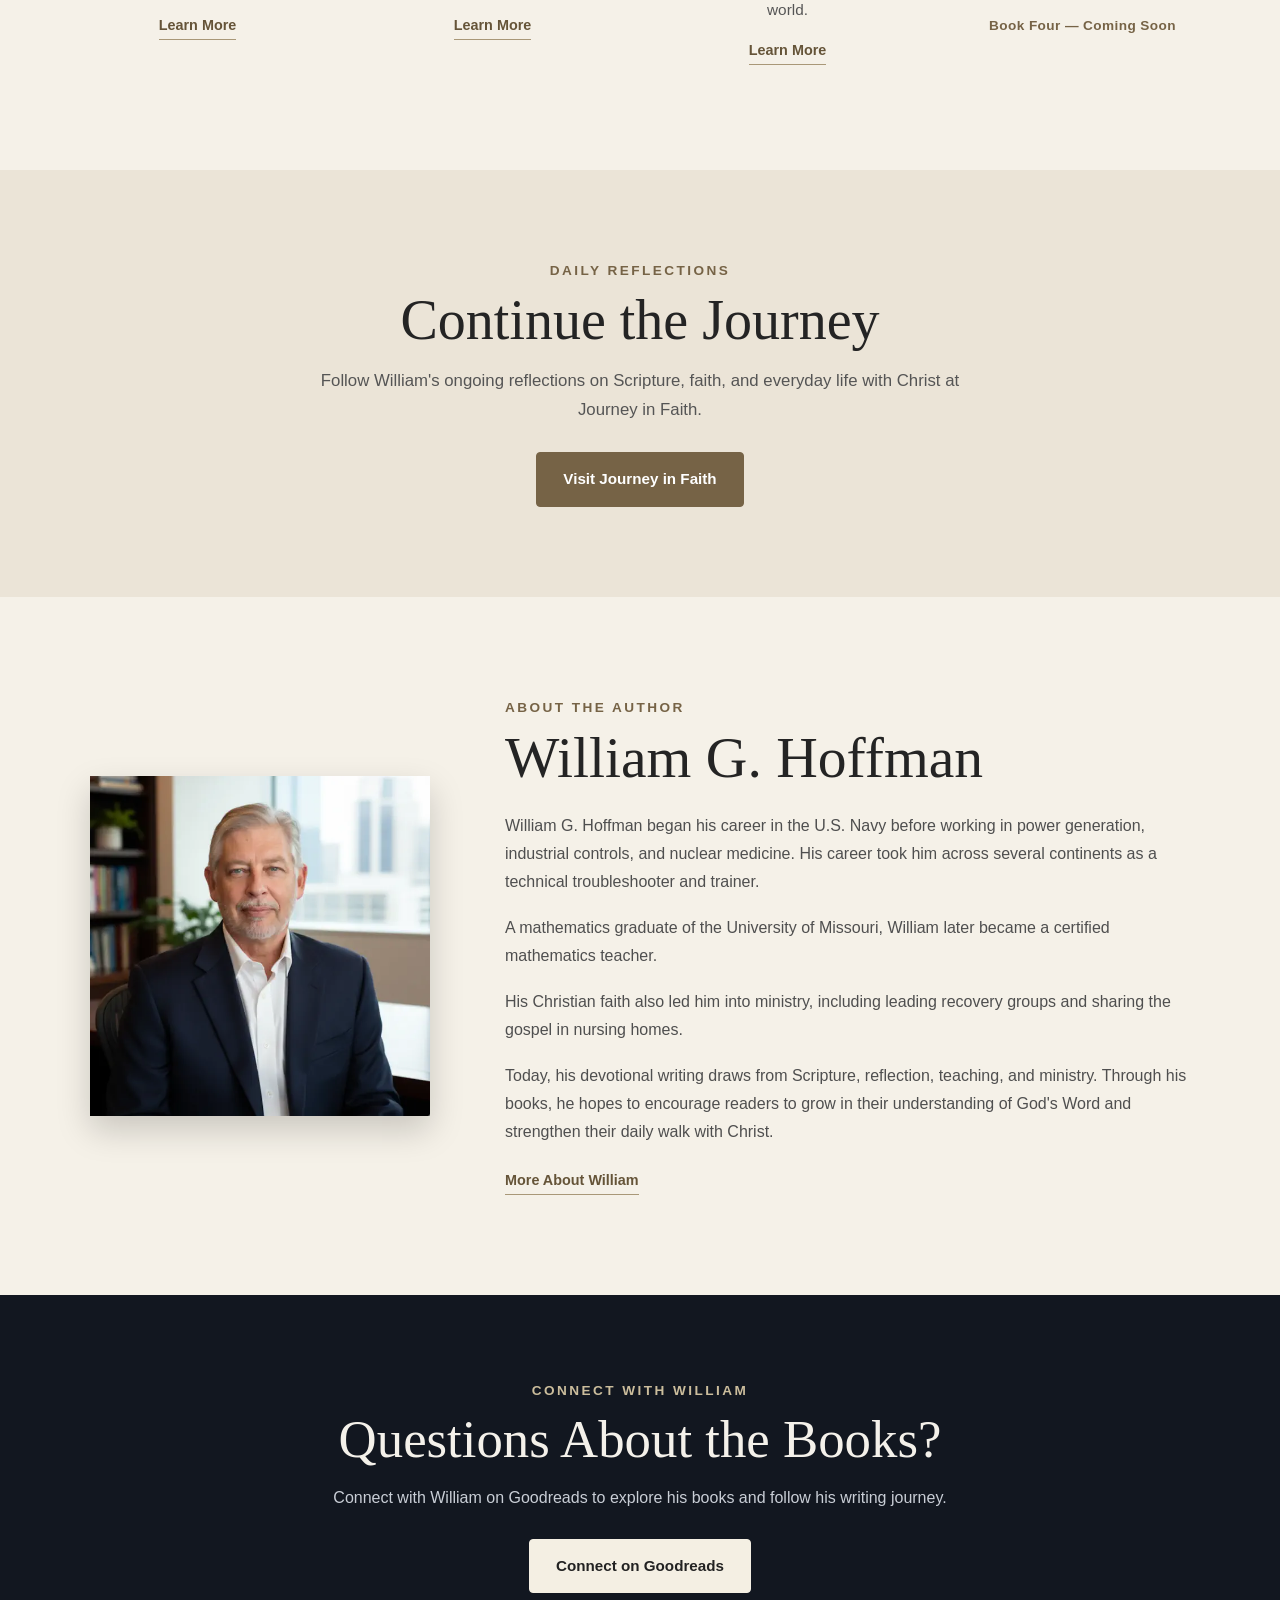
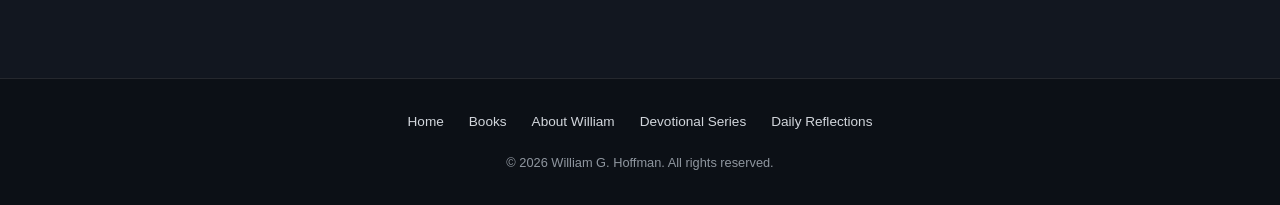
==== commit 29e85c45: "Changes to remove the sci-fi component." ====
--- a/index.html
+++ b/index.html
@@ -4,7 +4,17 @@
     <meta charset="UTF-8" />
     <meta name="viewport" content="width=device-width, initial-scale=1.0" />
 
-    <title>William Hoffman Books</title>
+    <!--
+      PAGE TITLE AND DESCRIPTION
+      The title appears in browser tabs and search results.
+      The description helps search engines understand the page.
+    -->
+    <title>Christian Devotional Books | William G. Hoffman</title>
+
+    <meta
+      name="description"
+      content="Explore Christian devotional books by William G. Hoffman. Daily reflections rooted in Scripture, faith, and prayer to encourage your walk with Christ."
+    />
 
     <link
       rel="icon"
@@ -12,13 +22,25 @@
       href="images/logo/hoffman-books-icon.png"
     />
 
+    <!-- Shared stylesheet used throughout the website -->
     <link rel="stylesheet" href="css/styles.css" />
   </head>
 
   <body>
+    <!-- ========================================
+         HEADER AND NAVIGATION
+
+         Semantic <header> and <nav> elements help
+         browsers, screen readers, and search engines
+         understand the page structure.
+
+         The same navigation should appear on every
+         page for a consistent visitor experience.
+    ========================================= -->
+
     <header class="site-header">
       <div class="header-inner">
-        <a class="brand" href="index.html">
+        <a class="brand" href="index.html" aria-label="Return to homepage">
           <img
             src="images/logo/william-hoffman-books.webp"
             alt="William Hoffman Books"
@@ -27,72 +49,91 @@
         </a>
 
         <nav class="main-nav" aria-label="Main navigation">
-          <a href="index.html">Home</a>
+          <a href="index.html" aria-current="page">Home</a>
           <a href="books.html">Books</a>
           <a href="about.html">About William</a>
-          <a href="#reflections">Stories of Faith</a>
-          <a href="#ascendancy">The Ascendancy Wars</a>
+          <a href="#reflections">Devotional Series</a>
+          <a href="#daily-reflections">Daily Reflections</a>
         </nav>
       </div>
     </header>
 
     <main>
-      <!-- =========================
-           Hero
-      ========================== -->
+      <!-- ========================================
+           HERO SECTION
+
+           The hero introduces the purpose of the site.
+
+           DESIGN DECISION:
+           One primary call to action gives visitors
+           a clear next step instead of making them
+           choose between competing options.
+
+           The background photograph and dark overlay
+           will be controlled in styles.css.
+      ========================================= -->
 
       <section class="hero">
         <div class="hero-content">
-          <p class="hero-kicker">William G. Hoffman</p>
+          <!-- <p class="hero-kicker">Reflections</p> -->
 
           <h1>
-            Stories of Faith.<br />
-            Stories of Courage.
+            A Journey Through Scripture.<br />
+            Reflections for Everyday Life.
           </h1>
 
           <p class="hero-text">
-            William G. Hoffman writes Christian reflections rooted in Scripture
-            and science-fiction adventures set among the stars.
+            Discover Christian devotional books offering Scripture, personal
+            reflection, and prayer to encourage your daily walk with Jesus
+            Christ.
           </p>
 
           <div class="hero-actions">
-            <a href="#reflections" class="button button-primary">
-              Stories of Faith
+            <a href="books.html" class="button button-primary">
+              Explore the Books
             </a>
-
-            <a href="#ascendancy" class="button button-secondary">
-              The Ascendancy Wars
-            </a>
-          </div>
-        </div>
-      </section>
-
-      <!-- =========================
-           Stories of Faith
-      ========================== -->
+          </div>
+        </div>
+      </section>
+
+      <!-- ========================================
+           DEVOTIONAL BOOK SERIES
+
+           Each book uses an <article> element because
+           it represents a self-contained item.
+
+           CSS Grid controls the arrangement of the
+           cards, allowing us to change the number of
+           columns without changing the HTML.
+
+           Additional books can be added by copying
+           one complete book-card article.
+      ========================================= -->
 
       <section class="faith-section" id="reflections">
         <div class="section-inner">
           <div class="section-heading">
-            <p class="section-kicker">Stories of Faith</p>
-
-            <h2>Daily Reflection for the Soul</h2>
+            <p class="section-kicker">Daily Reflection for the Soul</p>
+
+            <h2>Explore the Devotional Series</h2>
 
             <p class="section-intro">
-              Three 90-day journeys through Scripture, written to bring biblical
-              truth into the everyday walk of faith.
+              A growing collection of devotional journeys through Scripture,
+              written to encourage reflection, prayer, and a closer walk with
+              God.
             </p>
           </div>
 
           <div class="book-grid">
-            <!-- A Father's Love -->
+            <!-- BOOK ONE: A Father's Love -->
 
             <article class="book-card">
               <a href="books/fathers-love.html">
                 <img
                   src="images/devotionals/fathers-love.webp"
-                  alt="A Father's Love by William G. Hoffman"
+                  alt="Cover of A Father's Love by William G. Hoffman"
                   class="book-cover"
+                  loading="lazy"
                 />
               </a>
 
@@ -108,14 +149,15 @@
               </a>
             </article>
 
-            <!-- A Son's Love -->
+            <!-- BOOK TWO: A Son's Love -->
 
             <article class="book-card">
               <a href="books/sons-love.html">
                 <img
                   src="images/devotionals/sons-love.webp"
-                  alt="A Son's Love by William G. Hoffman"
+                  alt="Cover of A Son's Love by William G. Hoffman"
                   class="book-cover"
+                  loading="lazy"
                 />
               </a>
 
@@ -129,14 +171,15 @@
               <a href="books/sons-love.html" class="book-link"> Learn More </a>
             </article>
 
-            <!-- A Spirit's Love -->
+            <!-- BOOK THREE: A Spirit's Love -->
 
             <article class="book-card">
               <a href="books/spirits-love.html">
                 <img
                   src="images/devotionals/spirits-love.webp"
-                  alt="A Spirit's Love by William G. Hoffman"
+                  alt="Cover of A Spirit's Love by William G. Hoffman"
                   class="book-cover"
+                  loading="lazy"
                 />
               </a>
 
@@ -151,84 +194,49 @@
                 Learn More
               </a>
             </article>
-          </div>
-        </div>
-      </section>
-
-      <!-- =========================
-           The Ascendancy Wars
-      ========================== -->
-
-      <section class="ascendancy-section" id="ascendancy">
-        <div class="ascendancy-inner">
-          <div class="ascendancy-heading">
-            <p class="ascendancy-kicker">Stories of Courage</p>
-
-            <h2>The Ascendancy Wars</h2>
-
-            <p>
-              Military science fiction set among distant worlds, where ancient
-              technology, war, loyalty, and courage shape the future of
-              humanity.
-            </p>
-          </div>
-
-          <div class="ascendancy-grid">
-            <!-- The Emma Shard -->
-
-            <article class="ascendancy-book">
-              <a href="books/emma-shard.html">
-                <img
-                  src="images/ascendancy/emma-shard.webp"
-                  alt="The Emma Shard: The Ascendancy Wars by William G. Hoffman"
-                  class="ascendancy-cover"
-                />
-              </a>
-
-              <div class="ascendancy-book-info">
-                <p class="book-status">Book One</p>
-
-                <h3>The Emma Shard</h3>
-
-                <p>
-                  An ancient enemy has gone silent, new threats are emerging,
-                  and ordinary warriors are drawn into a conflict that may
-                  determine the future of humanity.
-                </p>
-
-                <a href="books/emma-shard.html" class="ascendancy-link">
-                  Learn More
-                </a>
+
+            <!--
+              BOOK FOUR: WALKING IN THE LIGHT
+
+              This card uses a temporary text placeholder
+              until the book cover image is available.
+
+              We intentionally do not link to a detail page
+              that has not yet been created.
+            -->
+
+            <article class="book-card">
+              <div class="book-cover-placeholder">
+                <span>Daily Reflection for the Soul</span>
+                <strong>Walking in the Light</strong>
+                <span>William G. Hoffman</span>
               </div>
+
+              <h3>Walking in the Light</h3>
+
+              <p>
+                Continue the journey through Scripture with daily reflections on
+                faith, obedience, and walking in the light of God's Word.
+              </p>
+
+              <p class="book-coming-soon">Book Four — Coming Soon</p>
             </article>
-
-            <!-- Beyond the Gate -->
-
-            <article class="ascendancy-book">
-              <img
-                src="images/ascendancy/beyond-the-gate.webp"
-                alt="Beyond the Gate: The Ascendancy Wars"
-                class="ascendancy-cover"
-              />
-
-              <div class="ascendancy-book-info">
-                <p class="book-status">Book Two — In Production</p>
-
-                <h3>Beyond the Gate</h3>
-
-                <p>
-                  The next chapter in The Ascendancy Wars is currently in
-                  production.
-                </p>
-              </div>
-            </article>
-          </div>
-        </div>
-      </section>
-
-      <!-- =========================
-           Daily Reflections
-      ========================== -->
+          </div>
+        </div>
+      </section>
+
+      <!-- ========================================
+           DAILY REFLECTIONS BLOG
+
+           This section connects the book website to
+           the separate Journey in Faith blog.
+
+           target="_blank" opens the external site
+           in a new browser tab.
+
+           rel="noopener noreferrer" provides an
+           additional security and privacy safeguard.
+      ========================================= -->
 
       <section class="reflections-link-section" id="daily-reflections">
         <div class="reflections-link-inner">
@@ -237,24 +245,30 @@
           <h2>Continue the Journey</h2>
 
           <p>
-            Read William's ongoing daily reflections on Scripture, faith, and
-            the everyday walk with Christ at Journey in Faith.
+            Follow William's ongoing reflections on Scripture, faith, and
+            everyday life with Christ at Journey in Faith.
           </p>
 
           <a
             href="https://journey-in-faith.com/"
             class="button reflections-button"
             target="_blank"
-            rel="noopener"
+            rel="noopener noreferrer"
           >
             Visit Journey in Faith
           </a>
         </div>
       </section>
 
-      <!-- =========================
-           About William
-      ========================== -->
+      <!-- ========================================
+           ABOUT THE AUTHOR
+
+           A short introduction helps readers connect
+           with the author without overwhelming the
+           homepage with a full biography.
+
+           The About page contains the complete story.
+      ========================================= -->
 
       <section class="about-section" id="about">
         <div class="about-inner">
@@ -262,6 +276,7 @@
             <img
               src="images/author/william-hoffman.webp"
               alt="William G. Hoffman"
+              loading="lazy"
             />
           </div>
 
@@ -271,23 +286,27 @@
             <h2>William G. Hoffman</h2>
 
             <p>
-              William G. Hoffman began his career in the U.S. Navy before moving
-              into high-tech work in power generation, industrial controls, and
-              nuclear medicine. His work as a technical troubleshooter and
-              corporate trainer took him across Africa, Europe, Canada, Mexico,
-              and South America.
+              William G. Hoffman began his career in the U.S. Navy before
+              working in power generation, industrial controls, and nuclear
+              medicine. His career took him across several continents as a
+              technical troubleshooter and trainer.
             </p>
 
             <p>
               A mathematics graduate of the University of Missouri, William
-              later became a teacher, bringing the same love of problem-solving
-              and discovery into the classroom.
+              later became a certified mathematics teacher.
             </p>
 
             <p>
-              His writing now follows two paths: Christian reflections rooted in
-              Scripture and science-fiction adventures shaped by technology,
-              exploration, courage, and the choices people make under pressure.
+              His Christian faith also led him into ministry, including leading
+              recovery groups and sharing the gospel in nursing homes.
+            </p>
+
+            <p>
+              Today, his devotional writing draws from Scripture, reflection,
+              teaching, and ministry. Through his books, he hopes to encourage
+              readers to grow in their understanding of God's Word and
+              strengthen their daily walk with Christ.
             </p>
 
             <a href="about.html" class="about-link"> More About William </a>
@@ -295,43 +314,13 @@
         </div>
       </section>
 
-      <!-- =========================
-           Updates
-      ========================== -->
-
-      <section class="updates-section" id="updates">
-        <div class="updates-inner">
-          <div class="updates-heading">
-            <p class="updates-kicker">From the Writing Desk</p>
-
-            <h2>Updates</h2>
-          </div>
-
-          <!--
-            TO ADD ANOTHER UPDATE:
-            Copy the entire <article class="update-item">
-            block below and paste the new one ABOVE the older update.
-          -->
-
-          <div class="updates-list">
-            <article class="update-item">
-              <p class="update-category">The Ascendancy Wars</p>
-
-              <h3>Beyond the Gate — In Production</h3>
-
-              <p>
-                The first few chapters of <em>Beyond the Gate</em>, Book Two of
-                <em>The Ascendancy Wars</em>, are complete, and work on the
-                story continues.
-              </p>
-            </article>
-          </div>
-        </div>
-      </section>
-
-      <!-- =========================
-           Connect / Footer
-      ========================== -->
+      <!-- ========================================
+           CONNECT WITH THE AUTHOR
+
+           Goodreads provides a place where readers
+           can discover the author's books and follow
+           his published work.
+      ========================================= -->
 
       <section class="connect-section">
         <div class="connect-inner">
@@ -340,50 +329,57 @@
           <h2>Questions About the Books?</h2>
 
           <p>
-            Connect with William on Goodreads to follow his books and join the
-            conversation.
+            Connect with William on Goodreads to explore his books and follow
+            his writing journey.
           </p>
 
           <a
             href="https://www.goodreads.com/author/show/61017660.William_Hoffman"
             class="button goodreads-button"
             target="_blank"
-            rel="noopener"
+            rel="noopener noreferrer"
           >
             Connect on Goodreads
           </a>
         </div>
       </section>
-
-      <footer class="site-footer">
-        <div class="footer-inner">
-          <nav class="footer-nav" aria-label="Footer navigation">
-            <a href="index.html">Home</a>
-
-            <a href="books.html">Books</a>
-
-            <a href="about.html">About William</a>
-
-            <a href="#reflections">Stories of Faith</a>
-
-            <a href="#ascendancy">The Ascendancy Wars</a>
-
-            <a
-              href="https://journey-in-faith.com/"
-              target="_blank"
-              rel="noopener"
-            >
-              Daily Reflections
-            </a>
-          </nav>
-
-          <p class="copyright">
-            &copy; 2026 William G. Hoffman. All rights reserved.
-          </p>
-        </div>
-      </footer>
     </main>
 
+    <!-- ========================================
+         FOOTER
+
+         The footer repeats important navigation
+         links so visitors can navigate easily
+         after reaching the bottom of the page.
+    ========================================= -->
+
+    <footer class="site-footer">
+      <div class="footer-inner">
+        <nav class="footer-nav" aria-label="Footer navigation">
+          <a href="index.html">Home</a>
+          <a href="books.html">Books</a>
+          <a href="about.html">About William</a>
+          <a href="#reflections">Devotional Series</a>
+
+          <a
+            href="https://journey-in-faith.com/"
+            target="_blank"
+            rel="noopener noreferrer"
+          >
+            Daily Reflections
+          </a>
+        </nav>
+
+        <p class="copyright">
+          &copy; 2026 William G. Hoffman. All rights reserved.
+        </p>
+      </div>
+    </footer>
+
+    <!--
+      JavaScript is loaded at the end of the body
+      so the HTML is available before the script runs.
+    -->
     <script src="js/main.js"></script>
   </body>
 </html>
--- a/css/styles.css
+++ b/css/styles.css
@@ -1,8 +1,33 @@
-/* =========================
-   Base
-========================= */
-
-* {
+/* =========================================================
+   WILLIAM G. HOFFMAN — CHRISTIAN DEVOTIONAL BOOKS
+   Shared stylesheet for index.html, books.html, about.html,
+   and the individual devotional book pages.
+
+   PORTFOLIO NOTE: Keep layout rules grouped by component.
+   Reusing a class across pages reduces duplicated CSS.
+   ========================================================= */
+
+/* 1. BASE AND DESIGN TOKENS
+   CSS custom properties make colors and spacing easy to update
+   across the entire website from one place. */
+:root {
+  --cream: #f5f1e8;
+  --paper: #faf8f2;
+  --sand: #ebe4d7;
+  --ink: #242424;
+  --body-text: #4f4f4f;
+  --muted: #555555;
+  --gold: #d9bd87;
+  --gold-dark: #766346;
+  --dark: #121720;
+  --darkest: #0c1016;
+  --light-text: #f4f1ea;
+  --content-width: 1150px;
+}
+
+*,
+*::before,
+*::after {
   box-sizing: border-box;
 }
 
@@ -13,13 +38,14 @@
 body {
   margin: 0;
   font-family: Georgia, 'Times New Roman', serif;
-  background: #f5f1e8;
-  color: #242424;
+  background: var(--cream);
+  color: var(--ink);
   line-height: 1.6;
 }
 
 img {
   max-width: 100%;
+  height: auto;
   display: block;
 }
 
@@ -27,24 +53,27 @@
   color: inherit;
 }
 
-/* =========================
-   Header
-========================= */
-
+/* Keyboard users need a visible focus indicator, not only hover. */
+a:focus-visible {
+  outline: 3px solid var(--gold);
+  outline-offset: 4px;
+}
+
+/* 2. SHARED HEADER AND NAVIGATION
+   Flexbox places the brand and navigation on one row.
+   The media query below stacks them on smaller screens. */
 .site-header {
-  background: #faf8f2;
+  background: var(--paper);
   border-bottom: 1px solid #d8d2c6;
 }
 
 .header-inner {
   width: min(1200px, 92%);
-  margin: 0 auto;
-
+  min-height: 110px;
+  margin: 0 auto;
   display: flex;
   align-items: center;
   justify-content: space-between;
-
-  min-height: 110px;
   gap: 30px;
 }
 
@@ -60,7 +89,8 @@
 .main-nav {
   display: flex;
   align-items: center;
-  gap: 28px;
+  flex-wrap: wrap;
+  gap: 14px 28px;
 }
 
 .main-nav a {
@@ -71,38 +101,36 @@
   color: #343434;
 }
 
-.main-nav a:hover {
-  color: #766346;
-}
-
-/* =========================
-   Hero
-========================= */
-
+.main-nav a:hover,
+.main-nav a[aria-current='page'] {
+  color: var(--gold-dark);
+}
+
+/* 3. HERO
+   The linear-gradient darkens the photograph so white text is
+   readable. Put your chosen image at images/hero/reflections-hero.webp.
+   Until that image exists, the dark background color remains usable. */
 .hero {
-  min-height: 620px;
-
+  min-height: 580px;
   display: flex;
   align-items: center;
-
-  background:
-    linear-gradient(rgba(20, 24, 31, 0.65), rgba(20, 24, 31, 0.65)),
-    url('../images/ascendancy/emma-shard.webp');
-
+  background-color: #25332d;
+  background-image:
+    linear-gradient(rgba(16, 25, 21, 0.7), rgba(16, 25, 21, 0.7)),
+    url('../images/hero/reflections-hero.webp');
+  background-position: center;
   background-size: cover;
-  background-position: center;
 }
 
 .hero-content {
   width: min(1200px, 92%);
   margin: 0 auto;
-  color: white;
   padding: 90px 0;
+  color: #fff;
 }
 
 .hero-kicker {
   margin: 0 0 12px;
-
   font-family: Arial, Helvetica, sans-serif;
   text-transform: uppercase;
   letter-spacing: 0.18em;
@@ -110,21 +138,20 @@
 }
 
 .hero h1 {
-  max-width: 760px;
+  max-width: 850px;
   margin: 0 0 24px;
-
-  font-size: clamp(3rem, 7vw, 5.5rem);
-  line-height: 1.02;
+  /* clamp(minimum, fluid size, maximum) avoids abrupt font jumps. */
+  font-size: clamp(2.7rem, 5.5vw, 4.7rem);
+  line-height: 1.12;
   font-weight: normal;
 }
 
 .hero-text {
-  max-width: 680px;
-  margin: 0 0 34px;
-
-  font-family: Arial, Helvetica, sans-serif;
-  font-size: 1.15rem;
-  line-height: 1.7;
+  max-width: 650px;
+  margin: 0 0 32px;
+  font-family: Arial, Helvetica, sans-serif;
+  font-size: 1.1rem;
+  line-height: 1.75;
 }
 
 .hero-actions {
@@ -133,23 +160,19 @@
   gap: 15px;
 }
 
-/* =========================
-   Buttons
-========================= */
-
+/* 4. BUTTONS
+   A single filled button makes the hero's primary action obvious.
+   Other buttons share padding, typography, and hover behavior. */
 .button {
   display: inline-block;
   padding: 14px 26px;
-
+  border-radius: 4px;
   text-decoration: none;
   font-family: Arial, Helvetica, sans-serif;
   font-size: 0.95rem;
   font-weight: 600;
-
-  border-radius: 4px;
-
   transition:
-    background 0.2s ease,
+    background-color 0.2s ease,
     color 0.2s ease,
     transform 0.2s ease;
 }
@@ -158,87 +181,65 @@
   transform: translateY(-2px);
 }
 
-.button-primary {
-  background: #e7dfcf;
-  color: #1c1c1c;
-  border: 1px solid #e7dfcf;
-  font-weight: 600;
-}
-
-.button-primary:hover {
-  background: #ffffff;
-  color: #111111;
+.button-primary,
+.hero-actions .button-primary {
+  background: var(--gold);
+  color: #242016;
+  border: 1px solid var(--gold);
+}
+
+.button-primary:hover,
+.hero-actions .button-primary:hover {
+  background: #f4efe3;
+  color: #242016;
+  border-color: #f4efe3;
 }
 
 .button-secondary {
+  background: transparent;
   border: 1px solid rgba(255, 255, 255, 0.8);
-  color: white;
+  color: #fff;
 }
 
 .button-secondary:hover {
-  background: white;
+  background: #fff;
   color: #222;
 }
 
-/* =========================
-   Hero Buttons - Matching Style
-========================= */
-
-.hero-actions .button-primary,
-.hero-actions .button-secondary {
-  background: transparent;
-  color: #ffffff;
-  border: 1px solid rgba(255, 255, 255, 0.8);
-}
-
-.hero-actions .button-primary:hover,
-.hero-actions .button-secondary:hover {
+.reflections-button,
+.amazon-button {
+  background: var(--gold-dark);
+  color: #fff;
+  border: 1px solid var(--gold-dark);
+}
+
+.reflections-button:hover,
+.amazon-button:hover {
+  background: #5e4f38;
+  color: #fff;
+}
+
+.goodreads-button {
   background: #f4efe3;
-  color: #222222;
-  border-color: #f4efe3;
-}
-
-/* =========================
-   Mobile
-========================= */
-
-@media (max-width: 850px) {
-  .header-inner {
-    flex-direction: column;
-    justify-content: center;
-    padding: 22px 0;
-  }
-
-  .site-logo {
-    width: 165px;
-  }
-
-  .main-nav {
-    justify-content: center;
-    flex-wrap: wrap;
-    gap: 12px 20px;
-  }
-
-  .hero {
-    min-height: 540px;
-  }
-
-  .hero-content {
-    padding: 70px 0;
-  }
-}
-
-/* =========================
-   Stories of Faith
-========================= */
-
+  color: #222;
+  border: 1px solid #f4efe3;
+}
+
+.goodreads-button:hover {
+  background: #fff;
+  color: #111;
+}
+
+/* 5. HOMEPAGE DEVOTIONAL COLLECTION
+   CSS Grid handles columns; the HTML stays the same as books
+   are added. auto-fit creates as many 230px-wide columns as fit. */
 .faith-section {
-  background: #f5f1e8;
+  background: var(--cream);
   padding: 95px 0 105px;
 }
 
 .section-inner {
-  width: min(1150px, 90%);
+  width: min(var(--content-width), 90%);
   margin: 0 auto;
 }
 
@@ -248,22 +249,25 @@
   text-align: center;
 }
 
-.section-kicker {
+.section-kicker,
+.reflections-link-kicker,
+.about-kicker,
+.connect-kicker {
   margin: 0 0 8px;
   font-family: Arial, Helvetica, sans-serif;
   font-size: 0.85rem;
   font-weight: 600;
   letter-spacing: 0.18em;
   text-transform: uppercase;
-  color: #766346;
-}
-
-.section-heading h2 {
+  color: var(--gold-dark);
+}
+
+.section-heading h2,
+.reflections-link-inner h2 {
   margin: 0 0 16px;
   font-size: clamp(2.3rem, 5vw, 3.5rem);
   line-height: 1.1;
   font-weight: normal;
-  color: #242424;
 }
 
 .section-intro {
@@ -271,15 +275,13 @@
   font-family: Arial, Helvetica, sans-serif;
   font-size: 1.05rem;
   line-height: 1.7;
-  color: #555;
-}
-
-/* Book Grid */
+  color: var(--muted);
+}
 
 .book-grid {
   display: grid;
-  grid-template-columns: repeat(3, 1fr);
-  gap: 40px;
+  grid-template-columns: repeat(auto-fit, minmax(min(100%, 230px), 1fr));
+  gap: 50px 30px;
   align-items: start;
 }
 
@@ -287,43 +289,48 @@
   text-align: center;
 }
 
-.book-card > a:first-child {
+.book-card > a:first-child,
+.books-page-card > a:first-child {
   display: block;
   text-decoration: none;
 }
 
-.book-cover {
+.book-cover,
+.books-page-cover {
   width: 100%;
-  max-width: 230px;
+  max-width: 220px;
   margin: 0 auto;
   box-shadow: 0 12px 28px rgba(0, 0, 0, 0.18);
-
   transition:
     transform 0.25s ease,
     box-shadow 0.25s ease;
 }
 
-.book-card > a:first-child:hover .book-cover {
+.book-card > a:first-child:hover .book-cover,
+.books-page-card > a:first-child:hover .books-page-cover {
   transform: translateY(-6px);
   box-shadow: 0 18px 34px rgba(0, 0, 0, 0.24);
 }
 
-.book-card h3 {
+.book-card h3,
+.books-page-card h3 {
   margin: 25px 0 10px;
-  font-size: 1.65rem;
-  font-weight: normal;
-}
-
-.book-card p {
+  font-size: 1.55rem;
+  font-weight: normal;
+}
+
+.book-card p,
+.books-page-card p {
   max-width: 330px;
   margin: 0 auto 15px;
   font-family: Arial, Helvetica, sans-serif;
   font-size: 0.96rem;
   line-height: 1.65;
-  color: #555;
-}
-
-.book-link {
+  color: var(--muted);
+}
+
+.book-link,
+.about-link {
   display: inline-block;
   font-family: Arial, Helvetica, sans-serif;
   font-size: 0.9rem;
@@ -334,938 +341,150 @@
   padding-bottom: 2px;
 }
 
-.book-link:hover {
-  color: #222;
-  border-color: #222;
-}
-
-/* Stories of Faith - Mobile */
-
-@media (max-width: 800px) {
-  .faith-section {
-    padding: 70px 0;
-  }
-
-  .book-grid {
-    grid-template-columns: 1fr;
-    gap: 60px;
-  }
-
-  .book-cover {
-    max-width: 230px;
-  }
-}
-
-/* =========================
-   The Ascendancy Wars
-========================= */
-
-.ascendancy-section {
-  background: #121720;
-  color: #f4f1ea;
-  padding: 100px 0 110px;
-}
-
-.ascendancy-inner {
-  width: min(1150px, 90%);
-  margin: 0 auto;
-}
-
-.ascendancy-heading {
-  max-width: 760px;
-  margin: 0 auto 65px;
-  text-align: center;
-}
-
-.ascendancy-kicker {
-  margin: 0 0 8px;
-
-  font-family: Arial, Helvetica, sans-serif;
-  font-size: 0.85rem;
-  font-weight: 600;
-  letter-spacing: 0.18em;
-  text-transform: uppercase;
-
-  color: #aebbd0;
-}
-
-.ascendancy-heading h2 {
-  margin: 0 0 18px;
-
-  font-size: clamp(2.5rem, 5vw, 3.8rem);
-  line-height: 1.1;
-  font-weight: normal;
-}
-
-.ascendancy-heading p {
-  margin: 0 auto;
-
-  font-family: Arial, Helvetica, sans-serif;
-  font-size: 1.05rem;
-  line-height: 1.7;
-
-  color: #c9ced6;
-}
-
-/* Ascendancy Books */
-
-.ascendancy-grid {
-  display: grid;
-  grid-template-columns: repeat(2, 1fr);
-  gap: 55px;
-
-  max-width: 800px;
-  margin: 0 auto;
-  align-items: start;
-}
-
-.ascendancy-book {
-  text-align: center;
-}
-
-.ascendancy-book > a:first-child {
-  display: block;
-  text-decoration: none;
-}
-
-.ascendancy-cover {
-  width: 100%;
-  max-width: 210px;
-  margin: 0 auto;
-
-  box-shadow: 0 16px 35px rgba(0, 0, 0, 0.45);
-
-  transition:
-    transform 0.25s ease,
-    box-shadow 0.25s ease;
-}
-
-.ascendancy-book > a:first-child:hover .ascendancy-cover {
-  transform: translateY(-6px);
-  box-shadow: 0 22px 42px rgba(0, 0, 0, 0.55);
-}
-
-/* Ascendancy Book Text */
-
-.ascendancy-book-info {
-  margin-top: 28px;
-}
-
-.book-status {
-  margin: 0 0 5px;
-
-  font-family: Arial, Helvetica, sans-serif;
-  font-size: 0.78rem;
-  font-weight: 600;
-  letter-spacing: 0.12em;
-  text-transform: uppercase;
-
-  color: #aebbd0;
-}
-
-.ascendancy-book-info h3 {
-  margin: 0 0 12px;
-
-  font-size: 1.8rem;
-  font-weight: normal;
-}
-
-.ascendancy-book-info p:not(.book-status) {
-  max-width: 350px;
-  margin: 0 auto 18px;
-
-  font-family: Arial, Helvetica, sans-serif;
-  font-size: 0.96rem;
-  line-height: 1.65;
-
-  color: #c9ced6;
-}
-
-.ascendancy-link {
-  display: inline-block;
-
-  font-family: Arial, Helvetica, sans-serif;
-  font-size: 0.9rem;
-  font-weight: 600;
-
-  color: #ffffff;
-  text-decoration: none;
-
-  border-bottom: 1px solid #8997aa;
-  padding-bottom: 2px;
-}
-
-.ascendancy-link:hover {
-  border-color: #ffffff;
-}
-
-/* Ascendancy - Mobile */
-
-@media (max-width: 800px) {
-  .ascendancy-section {
-    padding: 75px 0 85px;
-  }
-
-  .ascendancy-grid {
-    grid-template-columns: 1fr;
-    gap: 70px;
-  }
-
-  .ascendancy-cover {
-    max-width: 210px;
-  }
-}
-
-/* =========================
-   Daily Reflections
-========================= */
-
-.reflections-link-section {
-  background: #ebe4d7;
-  padding: 90px 0;
-}
-
-.reflections-link-inner {
-  width: min(760px, 90%);
-  margin: 0 auto;
-  text-align: center;
-}
-
-.reflections-link-kicker {
-  margin: 0 0 8px;
-
-  font-family: Arial, Helvetica, sans-serif;
-  font-size: 0.85rem;
-  font-weight: 600;
-  letter-spacing: 0.18em;
-  text-transform: uppercase;
-
-  color: #766346;
-}
-
-.reflections-link-inner h2 {
-  margin: 0 0 18px;
-
-  font-size: clamp(2.3rem, 5vw, 3.5rem);
-  line-height: 1.1;
-  font-weight: normal;
-
-  color: #242424;
-}
-
-.reflections-link-inner p {
-  max-width: 650px;
-  margin: 0 auto 28px;
-
-  font-family: Arial, Helvetica, sans-serif;
-  font-size: 1.05rem;
-  line-height: 1.7;
-
-  color: #555;
-}
-
-.reflections-button {
-  background: #766346;
-  color: #ffffff;
-  border: 1px solid #766346;
-}
-
-.reflections-button:hover {
-  background: #5e4f38;
-  color: #ffffff;
-}
-
-/* =========================
-   About William
-========================= */
-
-.about-section {
-  background: #f5f1e8;
-  padding: 100px 0;
-}
-
-.about-inner {
-  width: min(1100px, 90%);
-  margin: 0 auto;
-
-  display: grid;
-  grid-template-columns: 360px 1fr;
-  gap: 75px;
-
-  align-items: center;
-}
-
-.about-image img {
-  width: 100%;
-  max-width: 340px;
-  margin: 0 auto;
-
-  box-shadow: 0 14px 32px rgba(0, 0, 0, 0.18);
-}
-
-.about-kicker {
-  margin: 0 0 8px;
-
-  font-family: Arial, Helvetica, sans-serif;
-  font-size: 0.85rem;
-  font-weight: 600;
-  letter-spacing: 0.18em;
-  text-transform: uppercase;
-
-  color: #766346;
-}
-
-.about-content h2 {
-  margin: 0 0 22px;
-
-  font-size: clamp(2.4rem, 5vw, 3.6rem);
-  line-height: 1.1;
-  font-weight: normal;
-
-  color: #242424;
-}
-
-.about-content p {
-  margin: 0 0 18px;
-
-  font-family: Arial, Helvetica, sans-serif;
-  font-size: 1rem;
-  line-height: 1.75;
-
-  color: #4f4f4f;
-}
-
-.about-link {
-  display: inline-block;
-  margin-top: 5px;
-
-  font-family: Arial, Helvetica, sans-serif;
-  font-size: 0.92rem;
-  font-weight: 600;
-
-  color: #655438;
-  text-decoration: none;
-
-  border-bottom: 1px solid #a99878;
-  padding-bottom: 2px;
-}
-
+.book-link:hover,
 .about-link:hover {
   color: #222;
   border-color: #222;
 }
 
-/* About William - Mobile */
-
-@media (max-width: 800px) {
-  .about-section {
-    padding: 75px 0;
-  }
-
-  .about-inner {
-    grid-template-columns: 1fr;
-    gap: 45px;
-  }
-
-  .about-image img {
-    max-width: 280px;
-  }
-
-  .about-content {
-    text-align: center;
-  }
-}
-
-/* =========================
-   Updates
-========================= */
-
-.updates-section {
-  background: #ebe4d7;
+/* Book Four placeholder: aspect-ratio gives it a cover shape even
+   before an image exists. Replace this div with an img later. */
+.book-cover-placeholder {
+  width: 100%;
+  max-width: 220px;
+  aspect-ratio: 2 / 3;
+  margin: 0 auto;
+  padding: 24px 15px;
+  display: flex;
+  flex-direction: column;
+  align-items: center;
+  justify-content: space-between;
+  gap: 20px;
+  text-align: center;
+  background: linear-gradient(155deg, #374b3c, #192c25);
+  color: #f5ebd6;
+  box-shadow: 0 12px 28px rgba(0, 0, 0, 0.18);
+}
+
+.book-cover-placeholder span {
+  font-family: Arial, Helvetica, sans-serif;
+  font-size: 0.7rem;
+  letter-spacing: 0.06em;
+}
+
+.book-cover-placeholder strong {
+  font-size: clamp(1.25rem, 2vw, 1.65rem);
+  font-weight: normal;
+  line-height: 1.2;
+}
+
+.book-card .book-coming-soon,
+.books-page-card .book-coming-soon {
+  color: var(--gold-dark);
+  font-size: 0.85rem;
+  font-weight: 700;
+  letter-spacing: 0.03em;
+}
+
+/* 6. LINK TO ONGOING REFLECTIONS */
+.reflections-link-section {
+  background: var(--sand);
   padding: 90px 0;
 }
 
-.updates-inner {
-  width: min(900px, 90%);
-  margin: 0 auto;
-}
-
-.updates-heading {
+.reflections-link-inner {
+  width: min(760px, 90%);
+  margin: 0 auto;
   text-align: center;
-  margin-bottom: 45px;
-}
-
-.updates-kicker {
-  margin: 0 0 8px;
-
-  font-family: Arial, Helvetica, sans-serif;
-  font-size: 0.85rem;
-  font-weight: 600;
-  letter-spacing: 0.18em;
-  text-transform: uppercase;
-
-  color: #766346;
-}
-
-.updates-heading h2 {
-  margin: 0;
-
-  font-size: clamp(2.3rem, 5vw, 3.5rem);
-  line-height: 1.1;
-  font-weight: normal;
-
-  color: #242424;
-}
-
-.updates-list {
-  max-width: 720px;
-  margin: 0 auto;
-}
-
-.update-item {
-  padding: 30px 0;
-
-  border-top: 1px solid #c8bdab;
-}
-
-.update-item:last-child {
-  border-bottom: 1px solid #c8bdab;
-}
-
-.update-category {
-  margin: 0 0 7px;
-
-  font-family: Arial, Helvetica, sans-serif;
-  font-size: 0.78rem;
-  font-weight: 600;
-  letter-spacing: 0.12em;
-  text-transform: uppercase;
-
-  color: #766346;
-}
-
-.update-item h3 {
-  margin: 0 0 10px;
-
-  font-size: 1.55rem;
-  font-weight: normal;
-
-  color: #242424;
-}
-
-.update-item p:not(.update-category) {
-  margin: 0;
-
-  font-family: Arial, Helvetica, sans-serif;
-  font-size: 1rem;
-  line-height: 1.7;
-
-  color: #555;
-}
-
-/* =========================
-   Connect with William
-========================= */
-
-.connect-section {
-  background: #121720;
-  color: #f4f1ea;
-  padding: 85px 0 75px;
-}
-
-.connect-inner {
-  width: min(700px, 90%);
-  margin: 0 auto;
-  text-align: center;
-}
-
-.connect-kicker {
-  margin: 0 0 8px;
-
-  font-family: Arial, Helvetica, sans-serif;
-  font-size: 0.85rem;
-  font-weight: 600;
-  letter-spacing: 0.18em;
-  text-transform: uppercase;
-
-  color: #aebbd0;
-}
-
-.connect-inner h2 {
-  margin: 0 0 16px;
-
-  font-size: clamp(2.2rem, 5vw, 3.3rem);
-  line-height: 1.1;
-  font-weight: normal;
-}
-
-.connect-inner p {
-  max-width: 580px;
+}
+
+.reflections-link-inner p:not(.reflections-link-kicker) {
+  max-width: 650px;
   margin: 0 auto 28px;
-
-  font-family: Arial, Helvetica, sans-serif;
-  font-size: 1rem;
-  line-height: 1.7;
-
-  color: #c9ced6;
-}
-
-.goodreads-button {
-  background: #f4efe3;
-  color: #222222;
-  border: 1px solid #f4efe3;
-}
-
-.goodreads-button:hover {
-  background: #ffffff;
-  color: #111111;
-}
-
-/* =========================
-   Footer
-========================= */
-
-.site-footer {
-  background: #0c1016;
-  color: #aeb4bd;
-
-  border-top: 1px solid rgba(255, 255, 255, 0.1);
-
-  padding: 32px 0;
-}
-
-.footer-inner {
-  width: min(1100px, 90%);
-  margin: 0 auto;
-
-  text-align: center;
-}
-
-.footer-nav {
-  display: flex;
-  justify-content: center;
-  flex-wrap: wrap;
-
-  gap: 12px 25px;
-
-  margin-bottom: 20px;
-}
-
-.footer-nav a {
-  font-family: Arial, Helvetica, sans-serif;
-  font-size: 0.85rem;
-
-  color: #d2d6dc;
-  text-decoration: none;
-}
-
-.footer-nav a:hover {
-  color: #ffffff;
-}
-
-.copyright {
-  margin: 0;
-
-  font-family: Arial, Helvetica, sans-serif;
-  font-size: 0.8rem;
-
-  color: #8f969f;
-}
-
-/* =========================
-   Individual Book Pages
-========================= */
-
-.book-detail-section {
-  background: #f5f1e8;
-  padding: 95px 0 105px;
-}
-
-.book-detail-inner {
-  width: min(1050px, 90%);
-  margin: 0 auto;
-
-  display: grid;
-  grid-template-columns: 320px 1fr;
-  gap: 70px;
-
-  align-items: center;
-}
-
-.book-detail-cover img {
-  width: 100%;
-  max-width: 280px;
-  margin: 0 auto;
-
-  box-shadow: 0 14px 32px rgba(0, 0, 0, 0.2);
-}
-
-.book-detail-series {
-  margin: 0 0 8px;
-
-  font-family: Arial, Helvetica, sans-serif;
-  font-size: 0.85rem;
-  font-weight: 600;
-  letter-spacing: 0.16em;
-  text-transform: uppercase;
-
-  color: #766346;
-}
-
-.book-detail-content h1 {
-  margin: 0 0 8px;
-
-  font-size: clamp(2.8rem, 6vw, 4.7rem);
-  line-height: 1.05;
-  font-weight: normal;
-
-  color: #242424;
-}
-
-.book-detail-subtitle {
-  margin: 0 0 28px;
-
-  font-family: Arial, Helvetica, sans-serif;
-  font-size: 1rem;
-  font-weight: 600;
-
-  color: #6a6258;
-}
-
-.book-detail-content p:not(.book-detail-series):not(.book-detail-subtitle) {
-  max-width: 650px;
-  margin: 0 0 18px;
-
-  font-family: Arial, Helvetica, sans-serif;
-  font-size: 1rem;
-  line-height: 1.75;
-
-  color: #4f4f4f;
-}
-
-.amazon-button {
-  margin-top: 12px;
-
-  background: #766346;
-  color: #ffffff;
-  border: 1px solid #766346;
-}
-
-.amazon-button:hover {
-  background: #5e4f38;
-  color: #ffffff;
-}
-
-/* Individual Book Pages - Mobile */
-
-@media (max-width: 800px) {
-  .book-detail-section {
-    padding: 70px 0 80px;
-  }
-
-  .book-detail-inner {
-    grid-template-columns: 1fr;
-    gap: 45px;
-
-    text-align: center;
-  }
-
-  .book-detail-cover img {
-    max-width: 240px;
-  }
-
-  .book-detail-content p:not(.book-detail-series):not(.book-detail-subtitle) {
-    margin-left: auto;
-    margin-right: auto;
-  }
-}
-
-/* =========================
-   Ascendancy Book Page
-========================= */
-
-.ascendancy-detail-section {
-  background: #121720;
-  color: #f4f1ea;
-}
-
-.ascendancy-detail-content h1 {
-  color: #f4f1ea;
-}
-
-.ascendancy-detail-content .book-detail-series {
-  color: #aebbd0;
-}
-
-.ascendancy-detail-content .book-detail-subtitle {
-  color: #c9ced6;
-}
-
-.ascendancy-detail-content
-  p:not(.book-detail-series):not(.book-detail-subtitle) {
-  color: #d2d6dc;
-}
-
-.ascendancy-amazon-button {
-  background: #f4efe3;
-  color: #222222;
-  border: 1px solid #f4efe3;
-}
-
-.ascendancy-amazon-button:hover {
-  background: #ffffff;
-  color: #111111;
-}
-
-/* =========================
-   Books Page
-========================= */
-
-.books-page-intro {
-  background: #f5f1e8;
-  padding: 80px 0 60px;
-}
-
-.books-page-intro-inner {
-  width: min(800px, 90%);
-  margin: 0 auto;
-  text-align: center;
-}
-
-.books-page-intro h1 {
-  margin: 0 0 16px;
-
-  font-size: clamp(3rem, 6vw, 4.5rem);
-  line-height: 1.05;
-  font-weight: normal;
-
-  color: #242424;
-}
-
-.books-page-intro p:not(.section-kicker) {
-  margin: 0 auto;
-
-  max-width: 700px;
-
   font-family: Arial, Helvetica, sans-serif;
   font-size: 1.05rem;
   line-height: 1.7;
-
-  color: #555;
-}
-
-.books-faith-section {
-  background: #f5f1e8;
-  padding: 30px 0 100px;
-}
-
-.books-ascendancy-section {
-  background: #121720;
-  color: #f4f1ea;
-  padding: 95px 0 105px;
-}
-
-.books-page-inner {
+  color: var(--muted);
+}
+
+/* 7. HOMEPAGE AUTHOR INTRODUCTION
+   The photo occupies a fixed track; text fills the remaining space.
+   On small screens, the tracks become one column. */
+.about-section {
+  background: var(--cream);
+  padding: 100px 0;
+}
+
+.about-inner {
   width: min(1100px, 90%);
   margin: 0 auto;
-}
-
-.books-group-heading {
-  max-width: 760px;
-  margin: 0 auto 50px;
-  text-align: center;
-}
-
-.books-group-heading h2 {
-  margin: 0 0 14px;
-
-  font-size: clamp(2.3rem, 5vw, 3.5rem);
-  line-height: 1.1;
-  font-weight: normal;
-}
-
-.books-group-heading p:not(.section-kicker):not(.ascendancy-kicker) {
-  margin: 0 auto;
-
-  font-family: Arial, Helvetica, sans-serif;
-  font-size: 1rem;
-  line-height: 1.7;
-
-  color: #555;
-}
-
-.books-group-heading-dark p:not(.ascendancy-kicker) {
-  color: #c9ced6;
-}
-
-.books-page-grid {
   display: grid;
-  align-items: start;
-}
-
-.books-page-grid-three {
-  grid-template-columns: repeat(3, 1fr);
-  gap: 45px;
-}
-
-.books-page-grid-two {
-  grid-template-columns: repeat(2, 1fr);
-  gap: 60px;
-
-  max-width: 800px;
-  margin: 0 auto;
-}
-
-.books-page-card {
-  text-align: center;
-}
-
-.books-page-card > a:first-child {
-  display: block;
-  text-decoration: none;
-}
-
-.books-page-cover {
-  width: 100%;
-  max-width: 220px;
-  margin: 0 auto 24px;
-
-  box-shadow: 0 12px 28px rgba(0, 0, 0, 0.2);
-
-  transition:
-    transform 0.25s ease,
-    box-shadow 0.25s ease;
-}
-
-.books-page-card > a:first-child:hover .books-page-cover {
-  transform: translateY(-6px);
-  box-shadow: 0 18px 34px rgba(0, 0, 0, 0.28);
-}
-
-.books-page-card h3 {
-  margin: 0 0 8px;
-
-  font-size: 1.65rem;
-  font-weight: normal;
-}
-
-.books-page-card p {
-  max-width: 330px;
-  margin: 0 auto 14px;
-
-  font-family: Arial, Helvetica, sans-serif;
-  font-size: 0.95rem;
-  line-height: 1.6;
-
-  color: #555;
-}
-
-.books-page-card-dark h3 {
-  color: #f4f1ea;
-}
-
-.books-page-card-dark p:not(.book-status) {
-  color: #c9ced6;
-}
-
-/* Books Page - Mobile */
-
-@media (max-width: 800px) {
-  .books-page-grid-three,
-  .books-page-grid-two {
-    grid-template-columns: 1fr;
-    gap: 60px;
-  }
-
-  .books-page-cover {
-    max-width: 210px;
-  }
-
-  .books-faith-section,
-  .books-ascendancy-section {
-    padding-top: 70px;
-    padding-bottom: 80px;
-  }
-}
-
-/* =========================
-   About Page
-========================= */
-
-.about-page-section {
-  background: #f5f1e8;
-  padding: 100px 0;
-}
-
-.about-page-inner {
-  width: min(1100px, 90%);
-  margin: 0 auto;
-
-  display: grid;
-  grid-template-columns: 360px 1fr;
+  grid-template-columns: 340px minmax(0, 1fr);
   gap: 75px;
-
-  align-items: start;
-}
-
+  align-items: center;
+}
+
+.about-image img,
 .about-page-image img {
   width: 100%;
   max-width: 340px;
   margin: 0 auto;
-
   box-shadow: 0 14px 32px rgba(0, 0, 0, 0.18);
 }
 
-.about-page-content h1 {
-  margin: 0 0 24px;
-
-  font-size: clamp(2.8rem, 6vw, 4.5rem);
-  line-height: 1.05;
-  font-weight: normal;
-
-  color: #242424;
-}
-
-.about-page-content p {
-  margin: 0 0 20px;
-
+.about-content h2 {
+  margin: 0 0 22px;
+  font-size: clamp(2.4rem, 5vw, 3.6rem);
+  line-height: 1.1;
+  font-weight: normal;
+}
+
+.about-content p:not(.about-kicker) {
+  margin: 0 0 18px;
   font-family: Arial, Helvetica, sans-serif;
   font-size: 1rem;
-  line-height: 1.8;
-
-  color: #4f4f4f;
-}
-
-/* About Connect */
-
+  line-height: 1.75;
+  color: var(--body-text);
+}
+
+.about-link {
+  margin-top: 5px;
+}
+
+/* 8. DARK CONNECT SECTION AND FOOTER */
+.connect-section,
 .about-connect-section {
-  background: #121720;
-  color: #f4f1ea;
+  background: var(--dark);
+  color: var(--light-text);
   padding: 85px 0;
 }
 
+.connect-inner,
 .about-connect-inner {
   width: min(760px, 90%);
   margin: 0 auto;
   text-align: center;
 }
 
+.connect-kicker {
+  color: #cbbd9c;
+}
+
+.connect-inner h2,
 .about-connect-inner h2 {
   margin: 0 0 16px;
-
   font-size: clamp(2.2rem, 5vw, 3.3rem);
   line-height: 1.1;
   font-weight: normal;
 }
 
-.about-connect-inner p {
+.connect-inner p:not(.connect-kicker),
+.about-connect-inner p:not(.connect-kicker) {
   max-width: 620px;
   margin: 0 auto 28px;
-
   font-family: Arial, Helvetica, sans-serif;
   font-size: 1rem;
   line-height: 1.7;
-
   color: #c9ced6;
 }
 
@@ -1276,144 +495,346 @@
   gap: 14px;
 }
 
-/* About Page - Mobile */
+.site-footer {
+  background: var(--darkest);
+  color: #aeb4bd;
+  border-top: 1px solid rgba(255, 255, 255, 0.1);
+  padding: 32px 0;
+}
+
+.footer-inner {
+  width: min(1100px, 90%);
+  margin: 0 auto;
+  text-align: center;
+}
+
+.footer-nav {
+  display: flex;
+  justify-content: center;
+  flex-wrap: wrap;
+  gap: 12px 25px;
+  margin-bottom: 20px;
+}
+
+.footer-nav a {
+  font-family: Arial, Helvetica, sans-serif;
+  font-size: 0.85rem;
+  color: #d2d6dc;
+  text-decoration: none;
+}
+
+.footer-nav a:hover {
+  color: #fff;
+}
+
+.copyright {
+  margin: 0;
+  font-family: Arial, Helvetica, sans-serif;
+  font-size: 0.8rem;
+  color: #8f969f;
+}
+
+/* 9. BOOKS LISTING PAGE */
+.books-page-intro {
+  background: var(--cream);
+  padding: 80px 0 60px;
+}
+
+.books-page-intro-inner {
+  width: min(800px, 90%);
+  margin: 0 auto;
+  text-align: center;
+}
+
+.books-page-intro h1 {
+  margin: 0 0 16px;
+  font-size: clamp(3rem, 6vw, 4.5rem);
+  line-height: 1.05;
+  font-weight: normal;
+}
+
+.books-page-intro p:not(.section-kicker) {
+  max-width: 700px;
+  margin: 0 auto;
+  font-family: Arial, Helvetica, sans-serif;
+  font-size: 1.05rem;
+  line-height: 1.7;
+  color: var(--muted);
+}
+
+.books-faith-section {
+  background: var(--cream);
+  padding: 30px 0 100px;
+}
+
+.books-page-inner {
+  width: min(1100px, 90%);
+  margin: 0 auto;
+}
+
+.books-group-heading {
+  max-width: 760px;
+  margin: 0 auto 50px;
+  text-align: center;
+}
+
+.books-group-heading h2 {
+  margin: 0 0 14px;
+  font-size: clamp(2.3rem, 5vw, 3.5rem);
+  line-height: 1.1;
+  font-weight: normal;
+}
+
+.books-group-heading p:not(.section-kicker) {
+  margin: 0 auto;
+  font-family: Arial, Helvetica, sans-serif;
+  font-size: 1rem;
+  line-height: 1.7;
+  color: var(--muted);
+}
+
+/* Retain the original class name so existing HTML needs no edits. */
+.books-page-grid {
+  display: grid;
+  grid-template-columns: repeat(auto-fit, minmax(min(100%, 230px), 1fr));
+  gap: 50px 30px;
+  align-items: start;
+}
+
+.books-page-grid-three {
+  /* Named for compatibility; column count is now automatic. */
+}
+
+.books-page-card {
+  text-align: center;
+}
+
+.books-page-cover {
+  margin-bottom: 24px;
+}
+
+.books-page-card h3 {
+  margin-top: 0;
+}
+
+.books-page-card .book-cover-placeholder {
+  margin-bottom: 24px;
+}
+
+/* 10. INDIVIDUAL DEVOTIONAL BOOK PAGES
+   These original class names are preserved because the existing
+   book detail pages were not part of the current HTML revisions. */
+.book-detail-section {
+  background: var(--cream);
+  padding: 95px 0 105px;
+}
+
+.book-detail-inner {
+  width: min(1050px, 90%);
+  margin: 0 auto;
+  display: grid;
+  grid-template-columns: 320px minmax(0, 1fr);
+  gap: 70px;
+  align-items: center;
+}
+
+.book-detail-cover img {
+  width: 100%;
+  max-width: 280px;
+  margin: 0 auto;
+  box-shadow: 0 14px 32px rgba(0, 0, 0, 0.2);
+}
+
+.book-detail-series {
+  margin: 0 0 8px;
+  font-family: Arial, Helvetica, sans-serif;
+  font-size: 0.85rem;
+  font-weight: 600;
+  letter-spacing: 0.16em;
+  text-transform: uppercase;
+  color: var(--gold-dark);
+}
+
+.book-detail-content h1 {
+  margin: 0 0 8px;
+  font-size: clamp(2.8rem, 6vw, 4.7rem);
+  line-height: 1.05;
+  font-weight: normal;
+}
+
+.book-detail-subtitle {
+  margin: 0 0 28px;
+  font-family: Arial, Helvetica, sans-serif;
+  font-size: 1rem;
+  font-weight: 600;
+  color: #6a6258;
+}
+
+.book-detail-content p:not(.book-detail-series):not(.book-detail-subtitle) {
+  max-width: 650px;
+  margin: 0 0 18px;
+  font-family: Arial, Helvetica, sans-serif;
+  font-size: 1rem;
+  line-height: 1.75;
+  color: var(--body-text);
+}
+
+.amazon-button {
+  margin-top: 12px;
+}
+
+/* 11. FULL ABOUT PAGE */
+.about-page-section {
+  background: var(--cream);
+  padding: 100px 0;
+}
+
+.about-page-inner {
+  width: min(1100px, 90%);
+  margin: 0 auto;
+  display: grid;
+  grid-template-columns: 360px minmax(0, 1fr);
+  gap: 75px;
+  align-items: start;
+}
+
+.about-page-content h1 {
+  margin: 0 0 24px;
+  font-size: clamp(2.8rem, 6vw, 4.5rem);
+  line-height: 1.05;
+  font-weight: normal;
+}
+
+.about-page-content p:not(.about-kicker) {
+  margin: 0 0 20px;
+  font-family: Arial, Helvetica, sans-serif;
+  font-size: 1rem;
+  line-height: 1.8;
+  color: var(--body-text);
+}
+
+/* 12. RESPONSIVE DESIGN
+   Breakpoints respond to layout needs rather than device brands.
+   We stack large two-column sections before text becomes cramped. */
+@media (max-width: 850px) {
+  .header-inner {
+    flex-direction: column;
+    justify-content: center;
+    padding: 22px 0;
+  }
+
+  .site-logo {
+    width: 165px;
+  }
+
+  .main-nav {
+    justify-content: center;
+    gap: 12px 20px;
+  }
+
+  .hero {
+    min-height: 520px;
+  }
+
+  .hero-content {
+    padding: 75px 0;
+  }
+}
 
 @media (max-width: 800px) {
+  .faith-section,
+  .about-section,
   .about-page-section {
-    padding: 75px 0;
-  }
-
-  .about-page-inner {
+    padding: 70px 0;
+  }
+
+  .books-faith-section {
+    padding: 40px 0 80px;
+  }
+
+  .book-detail-section {
+    padding: 70px 0 80px;
+  }
+
+  .about-inner,
+  .about-page-inner,
+  .book-detail-inner {
     grid-template-columns: 1fr;
     gap: 45px;
   }
 
+  .about-image img,
   .about-page-image img {
     max-width: 280px;
   }
 
-  .about-page-content {
+  .book-detail-cover img {
+    max-width: 240px;
+  }
+
+  .about-content,
+  .about-page-content,
+  .book-detail-inner {
     text-align: center;
   }
-}
-
-/* =========================
-   Hero - Mobile Background
-========================= */
-
-@media (max-width: 800px) {
-  .hero {
-    background-image:
-      linear-gradient(rgba(10, 14, 20, 0.68), rgba(10, 14, 20, 0.68)),
-      url('../images/ascendancy/mobile-hero.webp');
-
-    background-position: center center;
-    background-size: cover;
-  }
-}
-
-/* =========================
-   Site-Wide Mobile Cleanup
-========================= */
-
-@media (max-width: 800px) {
-  html,
-  body {
-    width: 100%;
-    max-width: 100%;
-    overflow-x: hidden;
-  }
-
-  img {
-    max-width: 100%;
-    height: auto;
-  }
-
-  .hero-content,
-  .section-inner,
-  .section-heading,
-  .ascendancy-inner,
-  .ascendancy-heading,
-  .reflections-link-inner,
-  .about-inner,
-  .updates-inner,
-  .connect-inner,
-  .footer-inner {
-    width: calc(100% - 36px);
-    max-width: 100%;
-    min-width: 0;
+
+  .book-detail-content p:not(.book-detail-series):not(.book-detail-subtitle) {
     margin-left: auto;
     margin-right: auto;
-    box-sizing: border-box;
-  }
-
-  /* Homepage hero */
+  }
+}
+
+@media (max-width: 560px) {
+  .hero {
+    min-height: 470px;
+  }
 
   .hero-content {
-    padding-left: 0;
-    padding-right: 0;
+    padding: 65px 0;
   }
 
   .hero h1 {
-    max-width: 100%;
-    font-size: clamp(2.4rem, 12vw, 3.5rem);
-    line-height: 1.03;
-    overflow-wrap: normal;
-    word-break: normal;
+    font-size: clamp(2.1rem, 9vw, 3rem);
   }
 
   .hero-text {
-    max-width: 100%;
     font-size: 1rem;
-    line-height: 1.6;
-  }
-
-  /* Faith and Ascendancy headings */
-
-  .section-heading h2,
-  .ascendancy-heading h2 {
-    max-width: 100%;
-    font-size: clamp(2.1rem, 10vw, 3rem);
-    line-height: 1.08;
-    overflow-wrap: normal;
-    word-break: normal;
-  }
-
-  .section-intro,
-  .ascendancy-heading p {
-    max-width: 100%;
-  }
-
-  /* Book grids */
+    line-height: 1.65;
+  }
 
   .book-grid,
-  .ascendancy-grid {
+  .books-page-grid {
     grid-template-columns: 1fr;
-    width: 100%;
-    max-width: 100%;
-    min-width: 0;
-  }
-
-  .book-card,
-  .ascendancy-book {
-    width: 100%;
-    max-width: 100%;
-    min-width: 0;
-  }
-}
-
-/* =========================
-   Ascendancy Heading - Final Mobile Fix
-========================= */
-
-@media (max-width: 800px) {
-  .ascendancy-heading h2 {
-    width: 100%;
-    max-width: 100%;
-    margin-left: auto;
-    margin-right: auto;
-
-    font-size: clamp(1.8rem, 8vw, 2.4rem);
-    line-height: 1.08;
-  }
-}
+    gap: 55px;
+  }
+
+  .reflections-link-section,
+  .connect-section,
+  .about-connect-section {
+    padding: 70px 0;
+  }
+
+  .books-page-intro {
+    padding: 65px 0 35px;
+  }
+}
+
+/* 13. ACCESSIBILITY
+   Respect visitors who prefer less animation. */
+@media (prefers-reduced-motion: reduce) {
+  html {
+    scroll-behavior: auto;
+  }
+
+  .button,
+  .book-cover,
+  .books-page-cover {
+    transition: none;
+  }
+
+  .button:hover,
+  .book-card > a:first-child:hover .book-cover,
+  .books-page-card > a:first-child:hover .books-page-cover {
+    transform: none;
+  }
+}
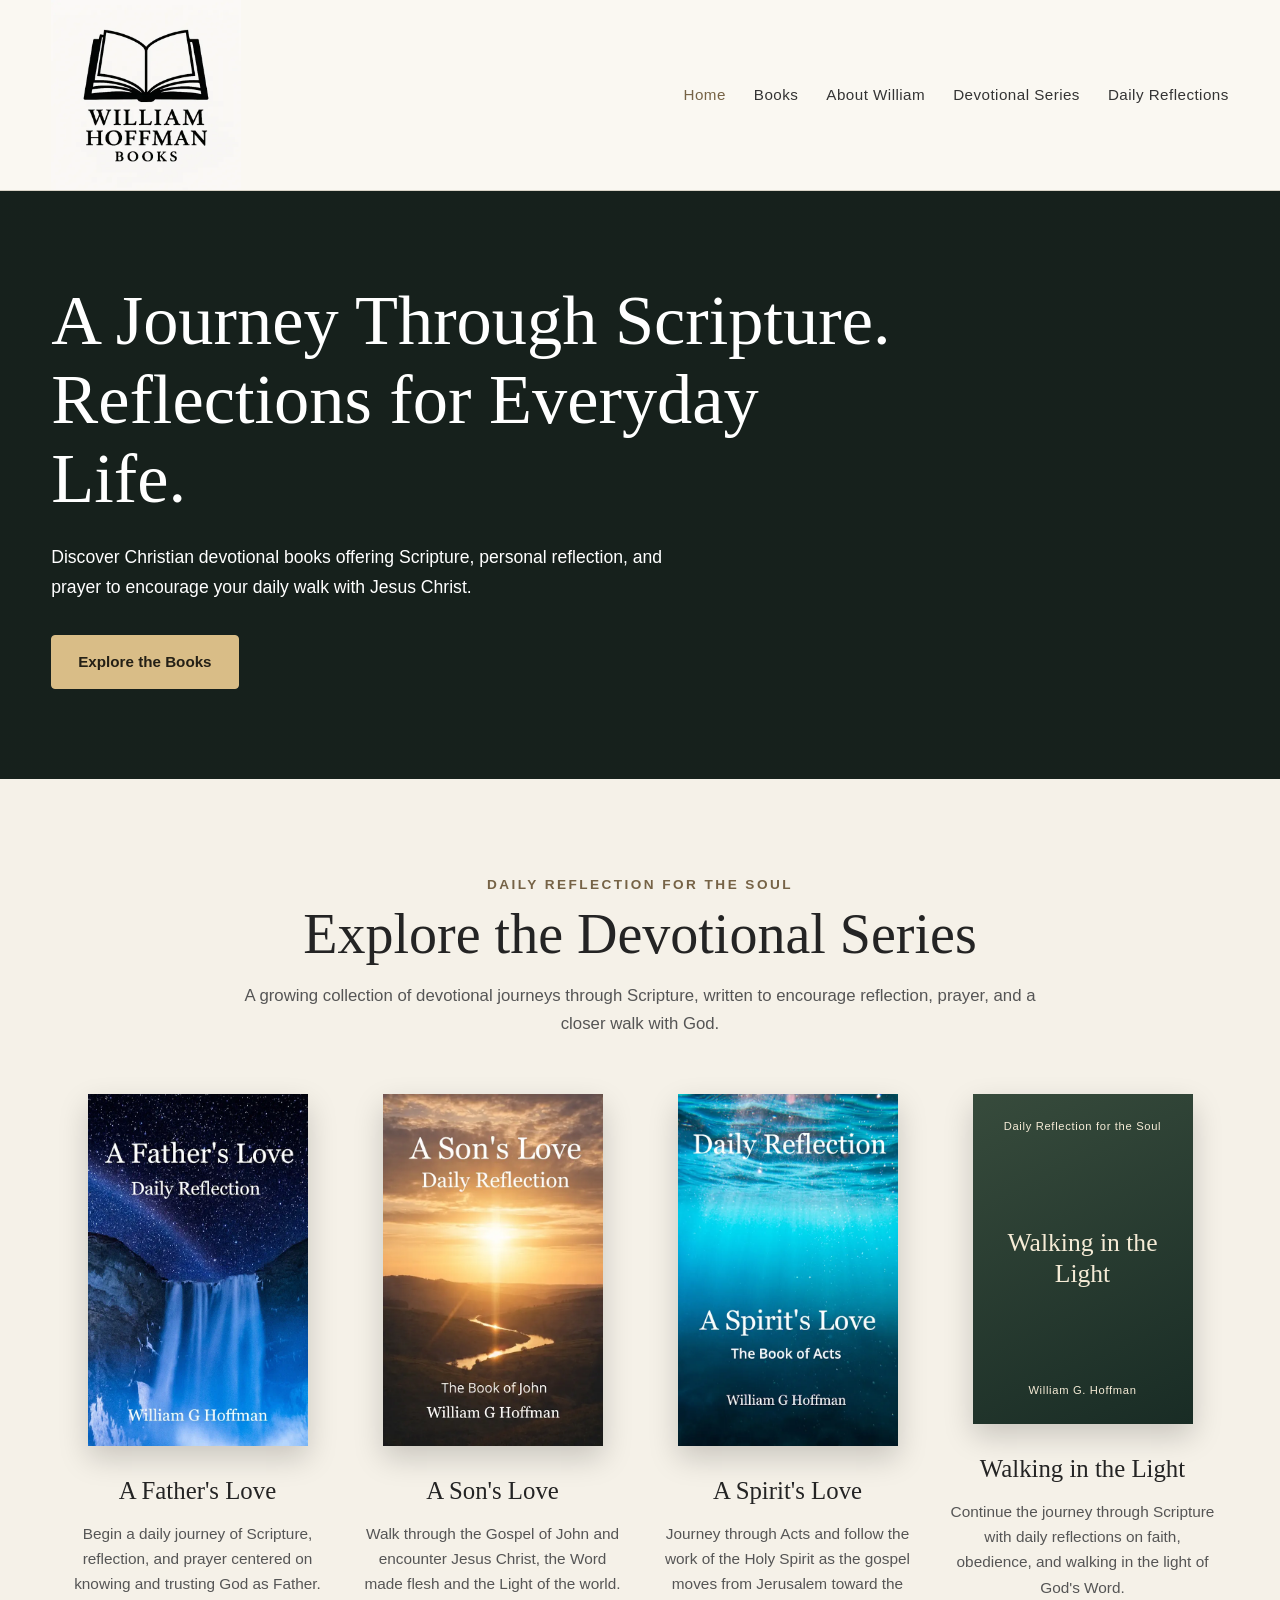
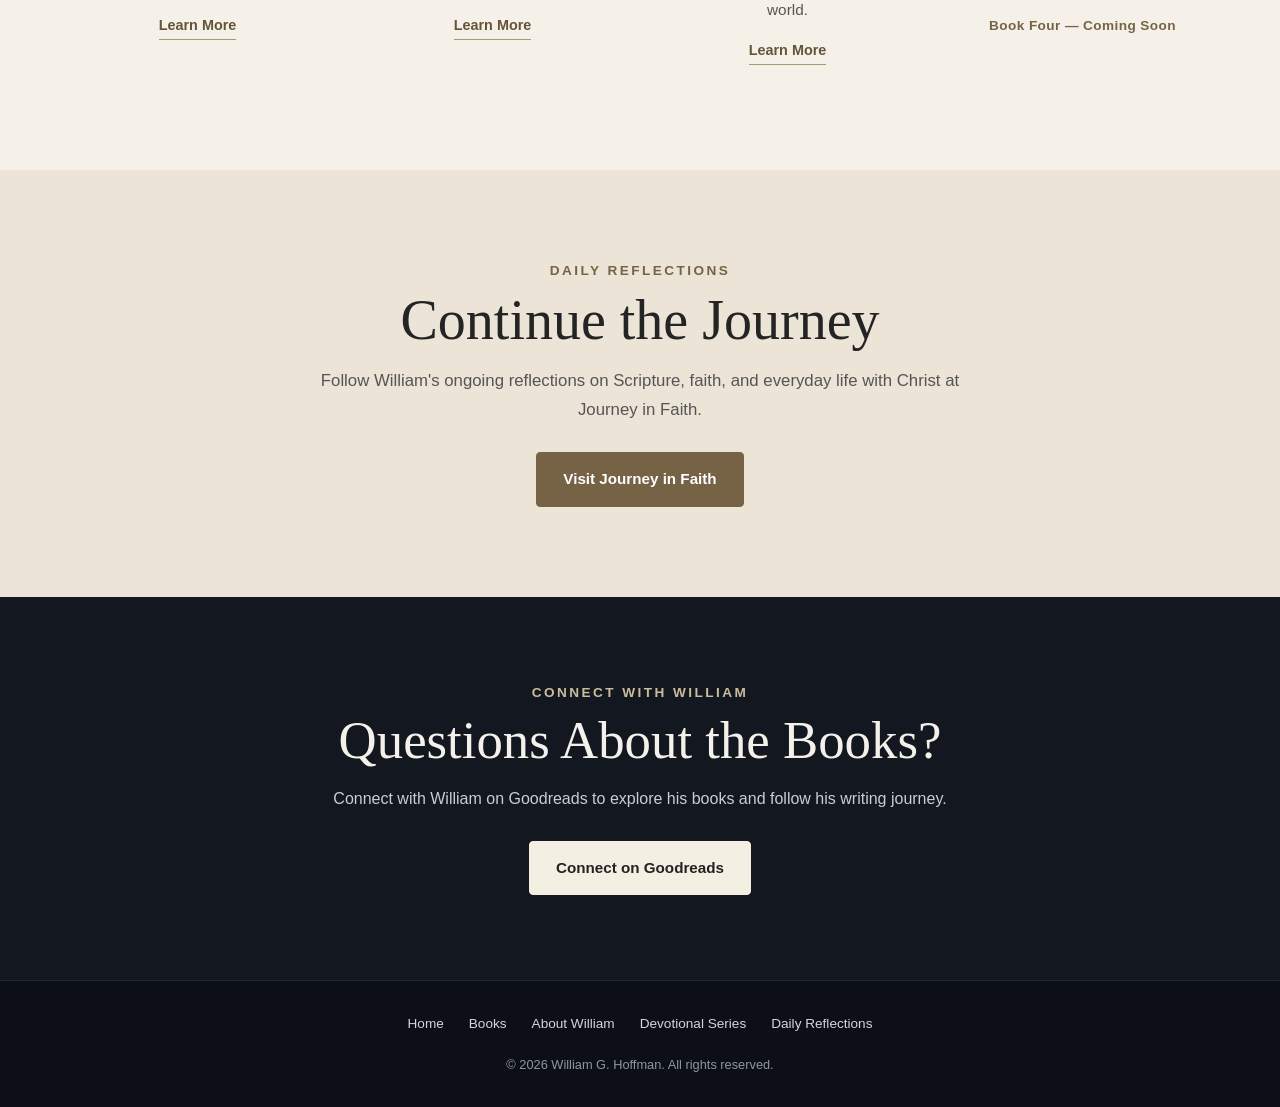
==== commit 07976a97: "Took out the double content about the author." ====
--- a/index.html
+++ b/index.html
@@ -257,60 +257,6 @@
           >
             Visit Journey in Faith
           </a>
-        </div>
-      </section>
-
-      <!-- ========================================
-           ABOUT THE AUTHOR
-
-           A short introduction helps readers connect
-           with the author without overwhelming the
-           homepage with a full biography.
-
-           The About page contains the complete story.
-      ========================================= -->
-
-      <section class="about-section" id="about">
-        <div class="about-inner">
-          <div class="about-image">
-            <img
-              src="images/author/william-hoffman.webp"
-              alt="William G. Hoffman"
-              loading="lazy"
-            />
-          </div>
-
-          <div class="about-content">
-            <p class="about-kicker">About the Author</p>
-
-            <h2>William G. Hoffman</h2>
-
-            <p>
-              William G. Hoffman began his career in the U.S. Navy before
-              working in power generation, industrial controls, and nuclear
-              medicine. His career took him across several continents as a
-              technical troubleshooter and trainer.
-            </p>
-
-            <p>
-              A mathematics graduate of the University of Missouri, William
-              later became a certified mathematics teacher.
-            </p>
-
-            <p>
-              His Christian faith also led him into ministry, including leading
-              recovery groups and sharing the gospel in nursing homes.
-            </p>
-
-            <p>
-              Today, his devotional writing draws from Scripture, reflection,
-              teaching, and ministry. Through his books, he hopes to encourage
-              readers to grow in their understanding of God's Word and
-              strengthen their daily walk with Christ.
-            </p>
-
-            <a href="about.html" class="about-link"> More About William </a>
-          </div>
         </div>
       </section>
 
--- a/css/styles.css
+++ b/css/styles.css
@@ -407,48 +407,11 @@
   color: var(--muted);
 }
 
-/* 7. HOMEPAGE AUTHOR INTRODUCTION
-   The photo occupies a fixed track; text fills the remaining space.
-   On small screens, the tracks become one column. */
-.about-section {
-  background: var(--cream);
-  padding: 100px 0;
-}
-
-.about-inner {
-  width: min(1100px, 90%);
-  margin: 0 auto;
-  display: grid;
-  grid-template-columns: 340px minmax(0, 1fr);
-  gap: 75px;
-  align-items: center;
-}
-
-.about-image img,
 .about-page-image img {
   width: 100%;
   max-width: 340px;
   margin: 0 auto;
   box-shadow: 0 14px 32px rgba(0, 0, 0, 0.18);
-}
-
-.about-content h2 {
-  margin: 0 0 22px;
-  font-size: clamp(2.4rem, 5vw, 3.6rem);
-  line-height: 1.1;
-  font-weight: normal;
-}
-
-.about-content p:not(.about-kicker) {
-  margin: 0 0 18px;
-  font-family: Arial, Helvetica, sans-serif;
-  font-size: 1rem;
-  line-height: 1.75;
-  color: var(--body-text);
-}
-
-.about-link {
-  margin-top: 5px;
 }
 
 /* 8. DARK CONNECT SECTION AND FOOTER */
@@ -599,10 +562,6 @@
   grid-template-columns: repeat(auto-fit, minmax(min(100%, 230px), 1fr));
   gap: 50px 30px;
   align-items: start;
-}
-
-.books-page-grid-three {
-  /* Named for compatibility; column count is now automatic. */
 }
 
 .books-page-card {
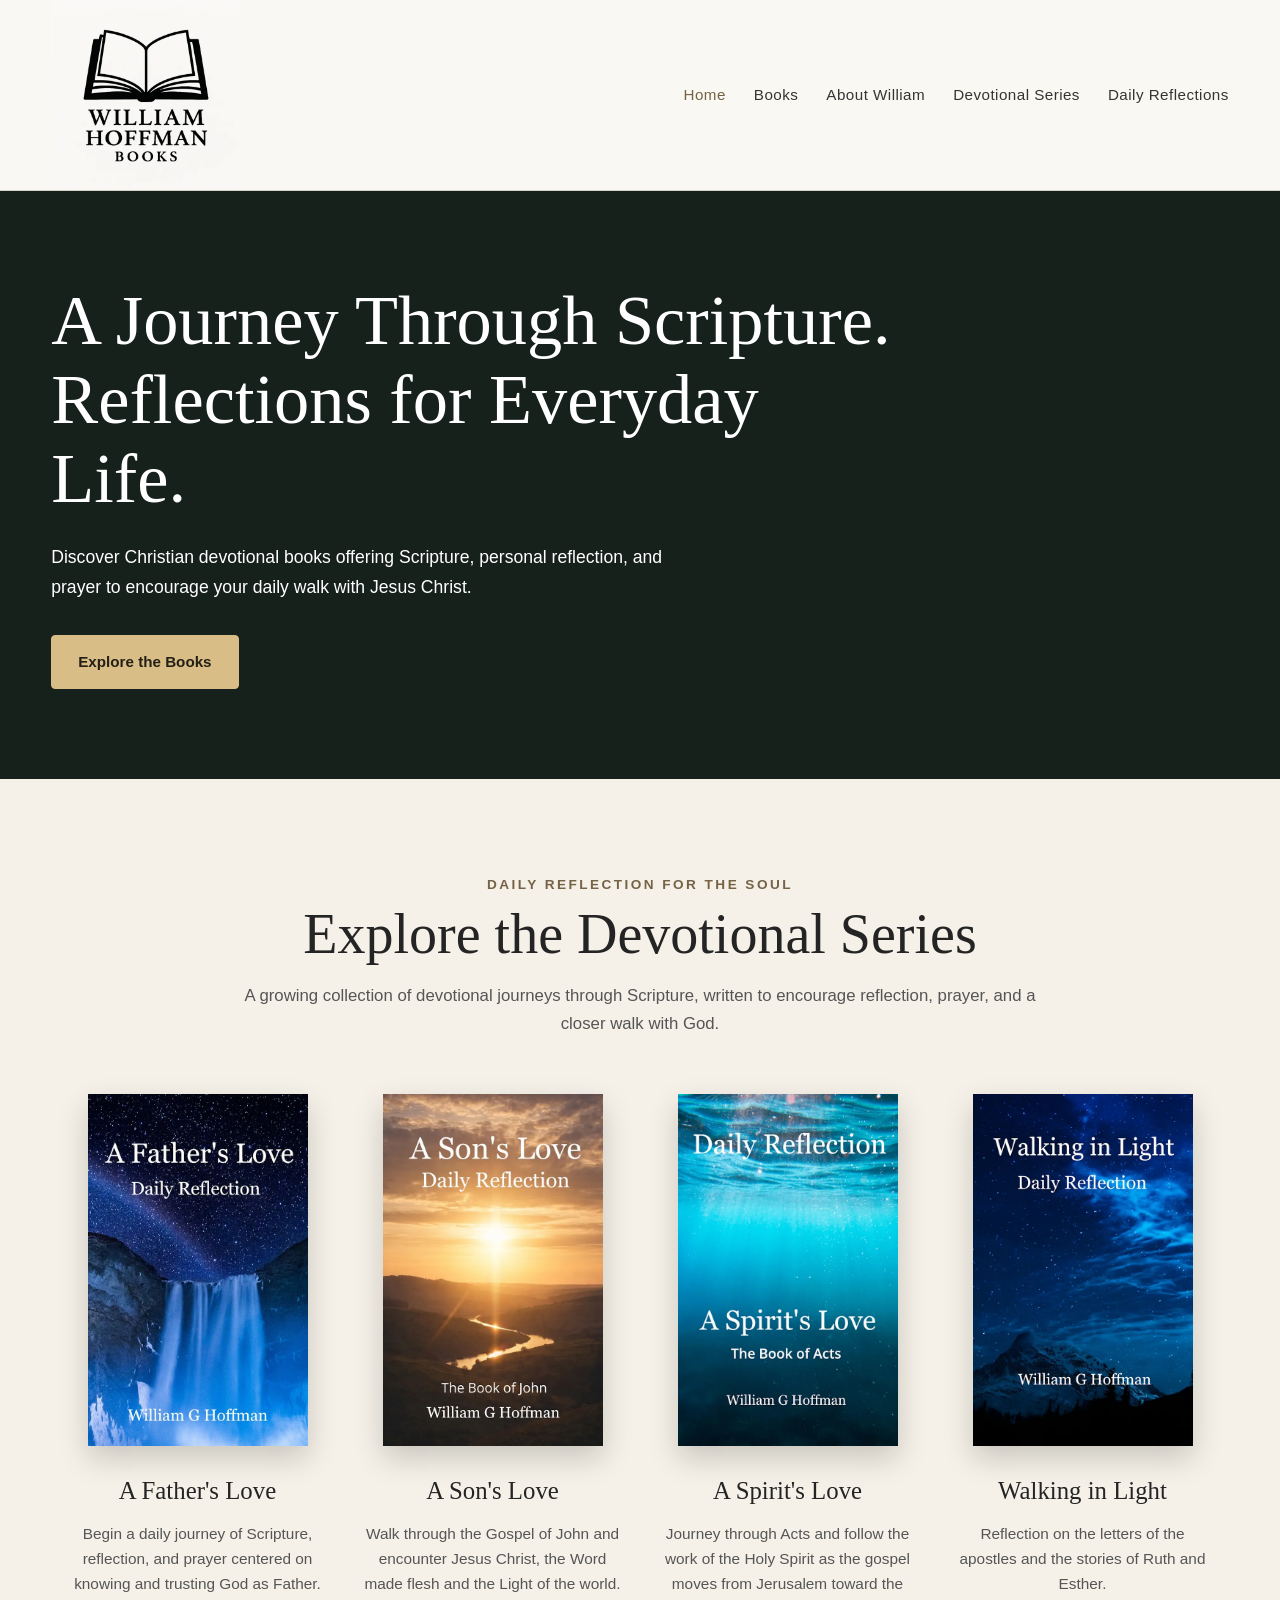
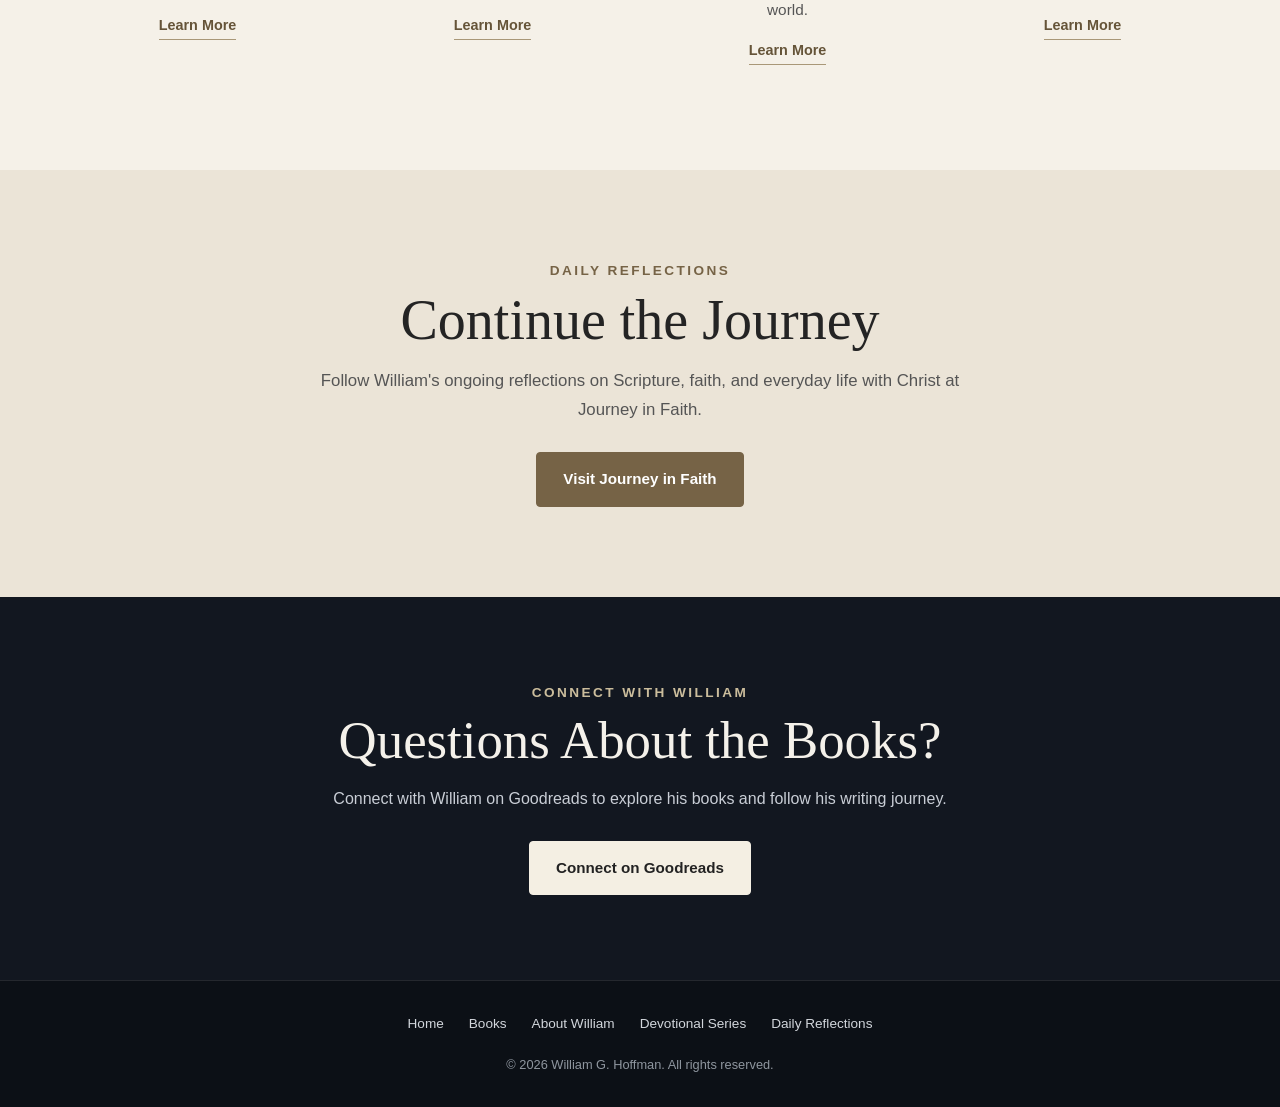
==== commit aa583427: "Added Published Book 4 Walking in Light" ====
--- a/index.html
+++ b/index.html
@@ -4,11 +4,7 @@
     <meta charset="UTF-8" />
     <meta name="viewport" content="width=device-width, initial-scale=1.0" />
 
-    <!--
-      PAGE TITLE AND DESCRIPTION
-      The title appears in browser tabs and search results.
-      The description helps search engines understand the page.
-    -->
+    <!-- PAGE TITLE AND DESCRIPTION -->
     <title>Christian Devotional Books | William G. Hoffman</title>
 
     <meta
@@ -22,20 +18,13 @@
       href="images/logo/hoffman-books-icon.png"
     />
 
-    <!-- Shared stylesheet used throughout the website -->
+    <!-- Shared stylesheet -->
     <link rel="stylesheet" href="css/styles.css" />
   </head>
 
   <body>
     <!-- ========================================
          HEADER AND NAVIGATION
-
-         Semantic <header> and <nav> elements help
-         browsers, screen readers, and search engines
-         understand the page structure.
-
-         The same navigation should appear on every
-         page for a consistent visitor experience.
     ========================================= -->
 
     <header class="site-header">
@@ -61,16 +50,6 @@
     <main>
       <!-- ========================================
            HERO SECTION
-
-           The hero introduces the purpose of the site.
-
-           DESIGN DECISION:
-           One primary call to action gives visitors
-           a clear next step instead of making them
-           choose between competing options.
-
-           The background photograph and dark overlay
-           will be controlled in styles.css.
       ========================================= -->
 
       <section class="hero">
@@ -98,16 +77,6 @@
 
       <!-- ========================================
            DEVOTIONAL BOOK SERIES
-
-           Each book uses an <article> element because
-           it represents a self-contained item.
-
-           CSS Grid controls the arrangement of the
-           cards, allowing us to change the number of
-           columns without changing the HTML.
-
-           Additional books can be added by copying
-           one complete book-card article.
       ========================================= -->
 
       <section class="faith-section" id="reflections">
@@ -195,31 +164,39 @@
               </a>
             </article>
 
-            <!--
-              BOOK FOUR: WALKING IN THE LIGHT
-
-              This card uses a temporary text placeholder
-              until the book cover image is available.
-
-              We intentionally do not link to a detail page
-              that has not yet been created.
-            -->
-
-            <article class="book-card">
-              <div class="book-cover-placeholder">
-                <span>Daily Reflection for the Soul</span>
-                <strong>Walking in the Light</strong>
-                <span>William G. Hoffman</span>
-              </div>
-
-              <h3>Walking in the Light</h3>
-
-              <p>
-                Continue the journey through Scripture with daily reflections on
-                faith, obedience, and walking in the light of God's Word.
-              </p>
-
-              <p class="book-coming-soon">Book Four — Coming Soon</p>
+            <!-- ========================================
+                 BOOK FOUR: WALKING IN LIGHT
+            ========================================= -->
+
+            <article class="book-card">
+              <a
+                href="https://www.amazon.com/dp/B0HQNKL2FL"
+                target="_blank"
+                rel="noopener noreferrer"
+              >
+                <img
+                  src="images/devotionals/walking-in-light.webp"
+                  alt="Cover of Walking in Light by William G. Hoffman"
+                  class="book-cover"
+                  loading="lazy"
+                />
+              </a>
+
+              <h3>Walking in Light</h3>
+
+              <p>
+                Reflection on the letters of the apostles and the stories of
+                Ruth and Esther.
+              </p>
+
+              <a
+                href="https://www.amazon.com/dp/B0HQNKL2FL"
+                class="book-link"
+                target="_blank"
+                rel="noopener noreferrer"
+              >
+                Learn More
+              </a>
             </article>
           </div>
         </div>
@@ -227,15 +204,6 @@
 
       <!-- ========================================
            DAILY REFLECTIONS BLOG
-
-           This section connects the book website to
-           the separate Journey in Faith blog.
-
-           target="_blank" opens the external site
-           in a new browser tab.
-
-           rel="noopener noreferrer" provides an
-           additional security and privacy safeguard.
       ========================================= -->
 
       <section class="reflections-link-section" id="daily-reflections">
@@ -262,10 +230,6 @@
 
       <!-- ========================================
            CONNECT WITH THE AUTHOR
-
-           Goodreads provides a place where readers
-           can discover the author's books and follow
-           his published work.
       ========================================= -->
 
       <section class="connect-section">
@@ -293,10 +257,6 @@
 
     <!-- ========================================
          FOOTER
-
-         The footer repeats important navigation
-         links so visitors can navigate easily
-         after reaching the bottom of the page.
     ========================================= -->
 
     <footer class="site-footer">
@@ -322,10 +282,7 @@
       </div>
     </footer>
 
-    <!--
-      JavaScript is loaded at the end of the body
-      so the HTML is available before the script runs.
-    -->
+    <!-- JavaScript loads after the page content -->
     <script src="js/main.js"></script>
   </body>
 </html>
